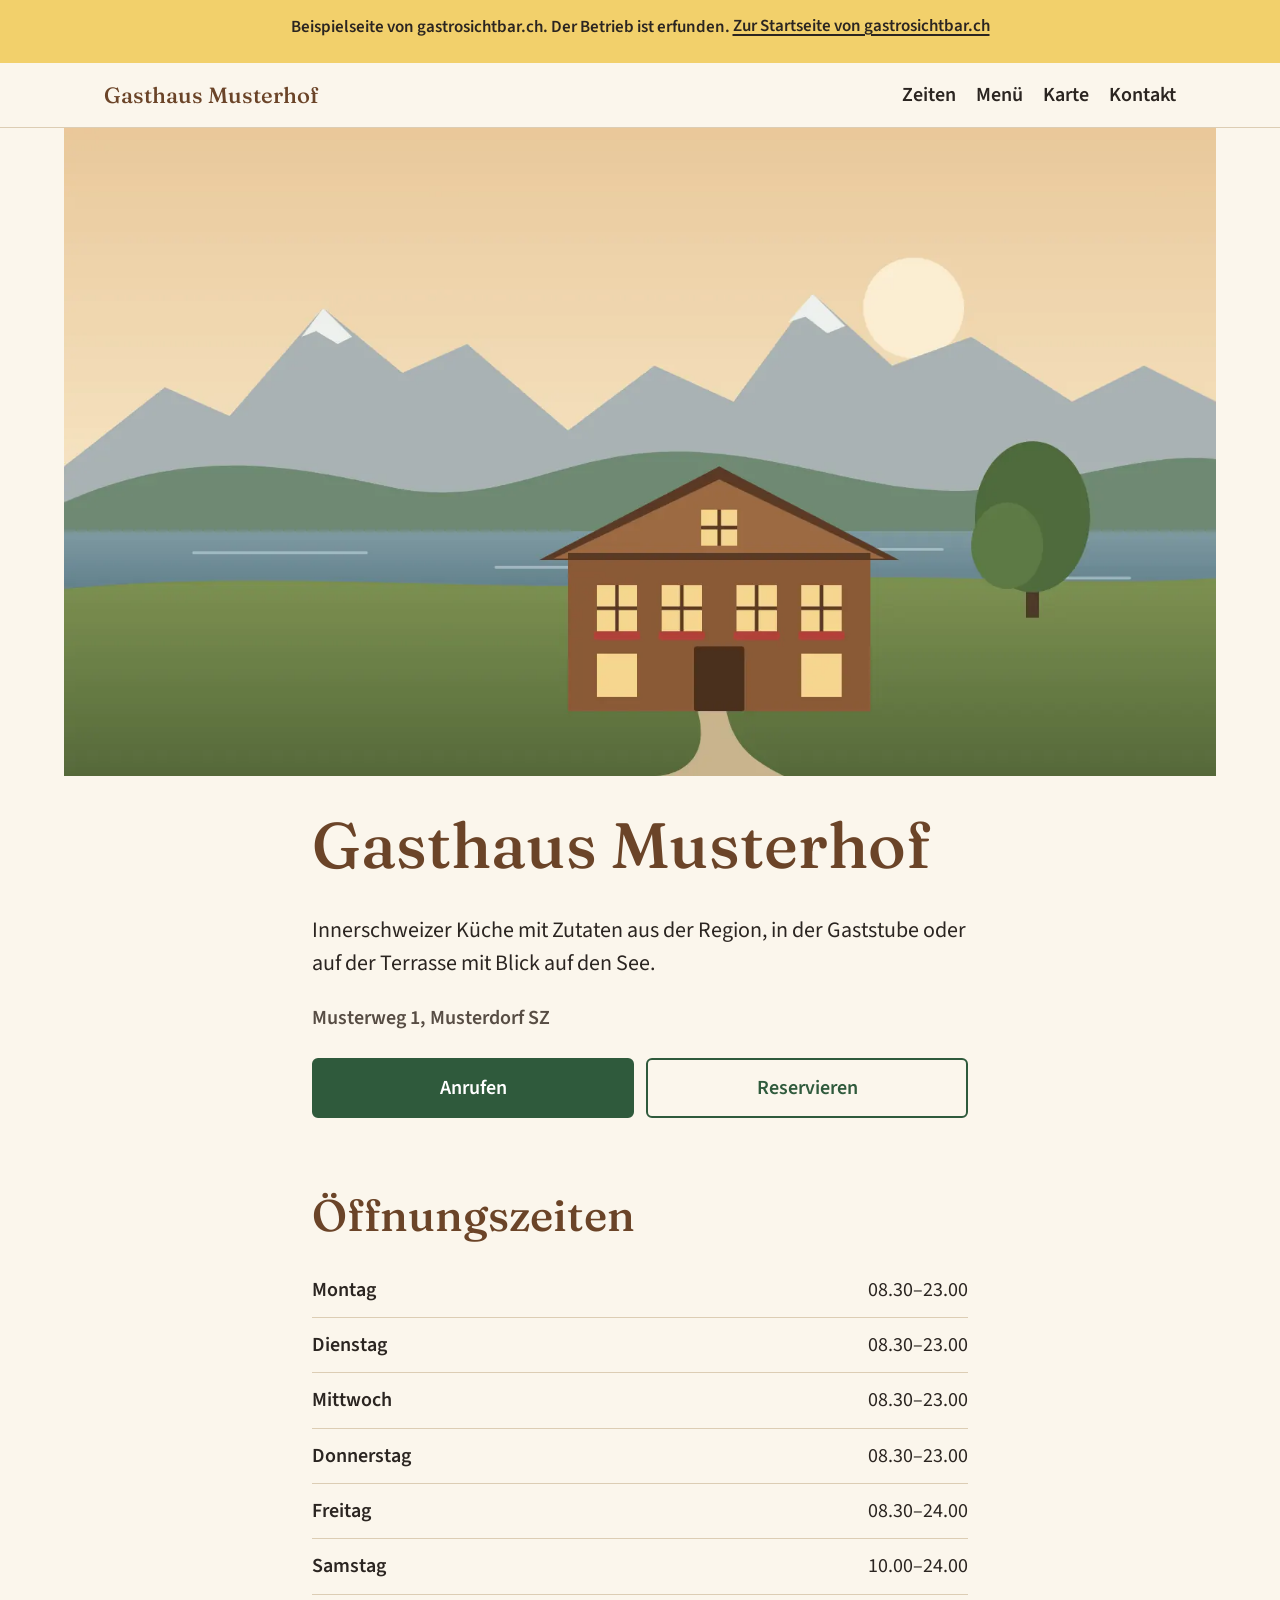
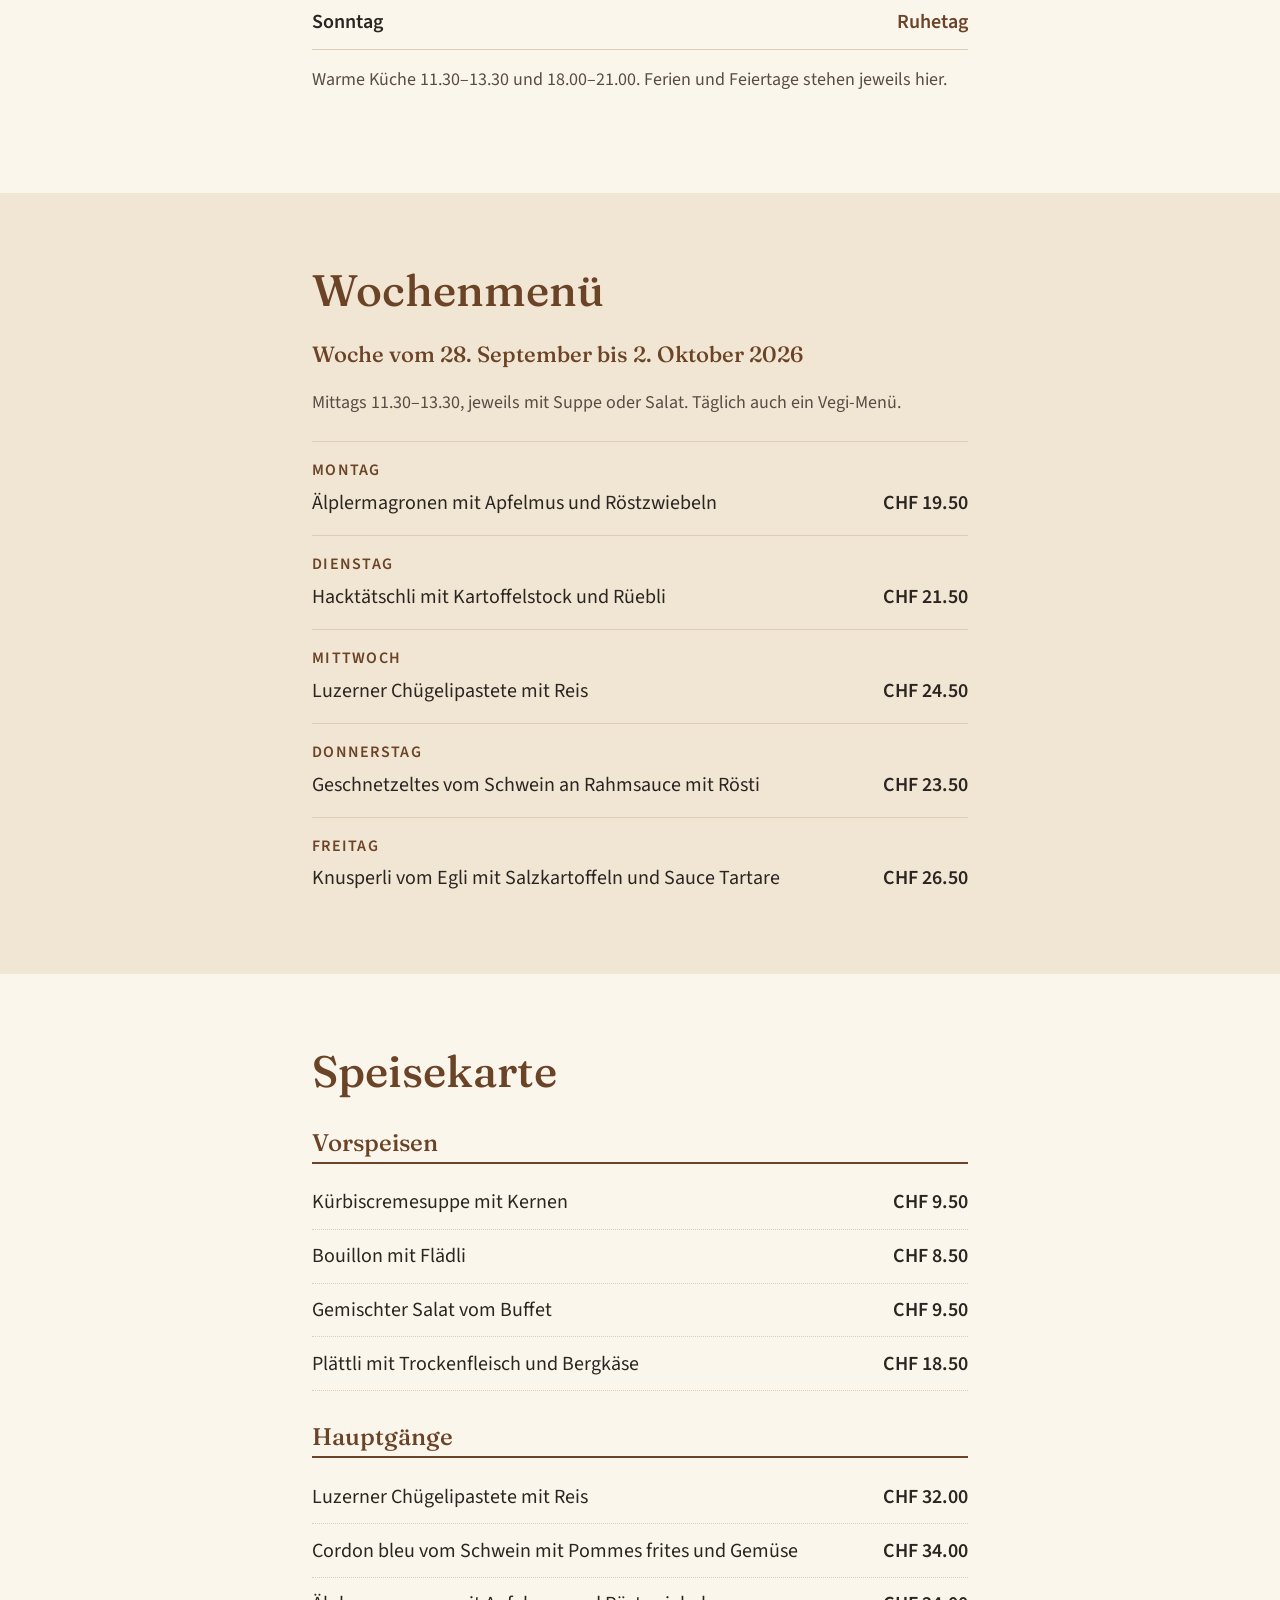
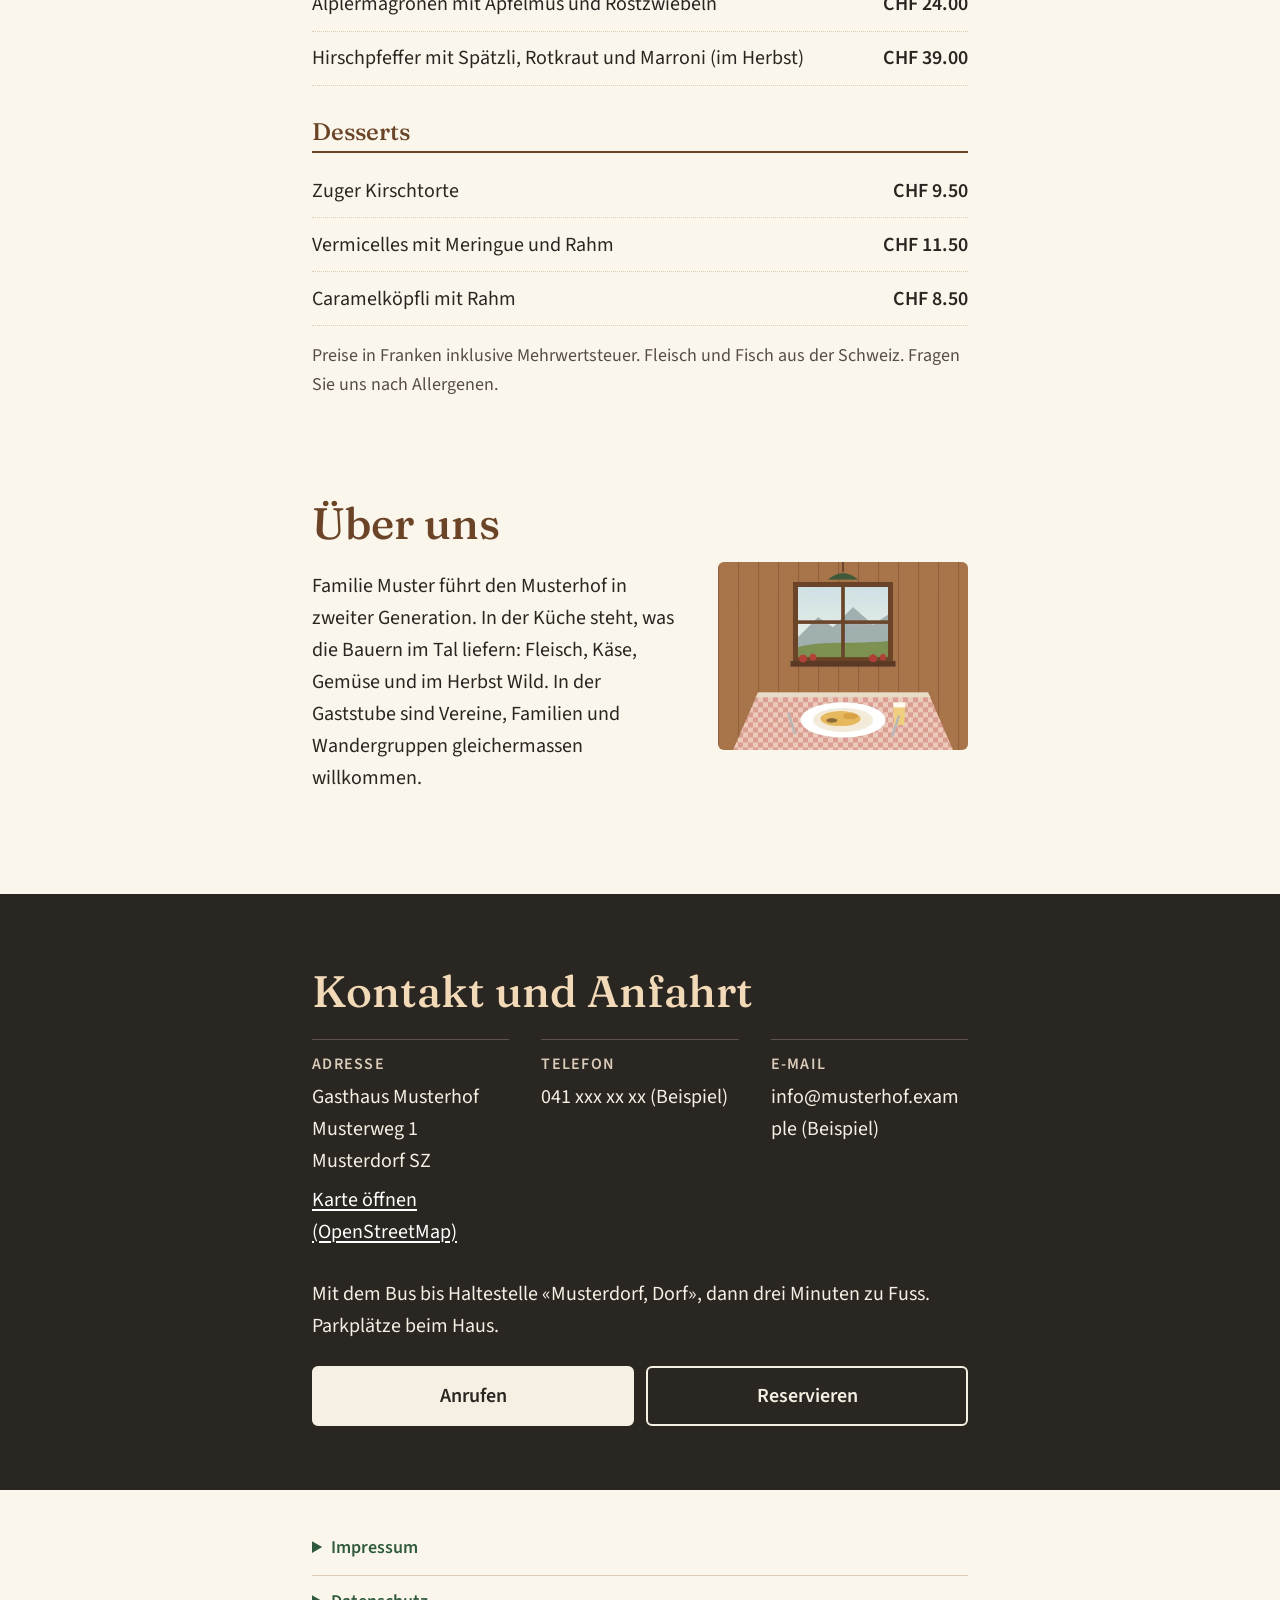
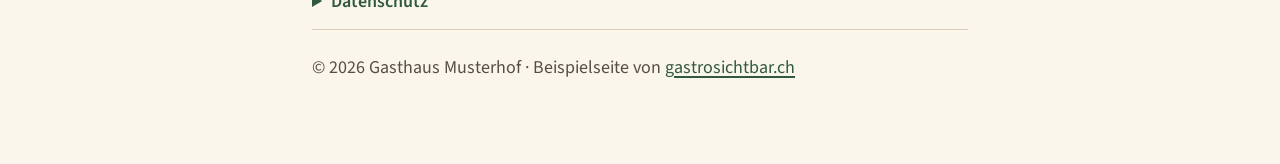
==== beispiel/index.html @ d860f93d "Angebote Website erstellen und betreiben, Musterseite /beispiel/ - Startseite: Abschnitt 5b mit «Web" ====
<!doctype html>
<html lang="de-CH">
<head>
  <meta charset="utf-8">
  <meta name="viewport" content="width=device-width, initial-scale=1">
  <title>Gasthaus Musterhof, Musterdorf | Beispielseite</title>
  <meta name="description" content="Beispielseite von gastrosichtbar.ch: So kann die Website eines Gasthauses aussehen. Öffnungszeiten, Wochenmenü, Speisekarte und Kontakt. Der Betrieb ist erfunden.">
  <meta name="robots" content="noindex">
  <meta name="theme-color" content="#fbf6ec">
  <link rel="icon" href="favicon.svg" type="image/svg+xml">
  <link rel="preload" href="../fonts/fraunces-latin-500-normal.woff2" as="font" type="font/woff2" crossorigin>
  <link rel="preload" href="../fonts/source-sans-3-latin-400-normal.woff2" as="font" type="font/woff2" crossorigin>
  <link rel="preload" href="../fonts/source-sans-3-latin-600-normal.woff2" as="font" type="font/woff2" crossorigin>
  <link rel="stylesheet" href="style.css?v=20260928">
</head>
<body>
  <!-- Hinweis Beispielseite: bei einer Kundenseite ganz entfernen -->
  <p id="hinweis" class="hinweis">Beispielseite von gastrosichtbar.ch. Der Betrieb ist erfunden. <a href="../">Zur Startseite von gastrosichtbar.ch</a></p>

  <a class="skip" href="#inhalt">Zum Inhalt springen</a>

  <header class="kopf">
    <div class="rahmen kopf-innen">
      <a class="marke" href="./">Gasthaus Musterhof</a>
      <nav aria-label="Seitenbereiche">
        <ul>
          <li><a href="#zeiten">Zeiten</a></li>
          <li><a href="#menue">Menü</a></li>
          <li><a href="#karte">Karte</a></li>
          <li><a href="#kontakt">Kontakt</a></li>
        </ul>
      </nav>
    </div>
  </header>

  <main id="inhalt">

    <!-- Startbild -->
    <section class="start" aria-labelledby="name">
      <picture>
        <source type="image/webp" srcset="img/startbild-800.webp 800w, img/startbild-1600.webp 1600w" sizes="(min-width: 72rem) 72rem, 100vw">
        <img class="start-bild" src="img/startbild-1600.jpg" srcset="img/startbild-800.jpg 800w, img/startbild-1600.jpg 1600w" sizes="(min-width: 72rem) 72rem, 100vw" width="1600" height="900" fetchpriority="high" alt="Illustration: ein Gasthaus mit Holzfassade an einem See, dahinter Berge">
      </picture>
      <div class="rahmen start-text">
        <h1 id="name">Gasthaus Musterhof</h1>
        <p class="start-satz">Innerschweizer Küche mit Zutaten aus der Region, in der Gaststube oder auf der Terrasse mit Blick auf den See.</p>
        <p class="start-ort">Musterweg 1, Musterdorf SZ</p>
        <div class="knoepfe">
          <a class="knopf knopf-voll" href="#hinweis">Anrufen</a>
          <a class="knopf" href="../#kontakt">Reservieren</a>
        </div>
      </div>
    </section>

    <!-- Öffnungszeiten -->
    <section id="zeiten" class="rahmen block" aria-labelledby="zeiten-titel">
      <h2 id="zeiten-titel">Öffnungszeiten</h2>
      <table class="zeiten">
        <caption class="sr-only">Öffnungszeiten nach Wochentag</caption>
        <tbody>
          <tr><th scope="row">Montag</th><td>08.30–23.00</td></tr>
          <tr><th scope="row">Dienstag</th><td>08.30–23.00</td></tr>
          <tr><th scope="row">Mittwoch</th><td>08.30–23.00</td></tr>
          <tr><th scope="row">Donnerstag</th><td>08.30–23.00</td></tr>
          <tr><th scope="row">Freitag</th><td>08.30–24.00</td></tr>
          <tr><th scope="row">Samstag</th><td>10.00–24.00</td></tr>
          <tr class="ruhetag"><th scope="row">Sonntag</th><td>Ruhetag</td></tr>
        </tbody>
      </table>
      <p class="notiz">Warme Küche 11.30–13.30 und 18.00–21.00. Ferien und Feiertage stehen jeweils hier.</p>
    </section>

    <!-- Wochenmenü: jede Woche Datum und Gerichte ersetzen -->
    <section id="menue" class="block block-farbig" aria-labelledby="menue-titel">
      <div class="rahmen">
        <h2 id="menue-titel">Wochenmenü</h2>
        <p class="woche">Woche vom 28. September bis 2. Oktober 2026</p>
        <p class="notiz">Mittags 11.30–13.30, jeweils mit Suppe oder Salat. Täglich auch ein Vegi-Menü.</p>
        <dl class="menue">
          <div>
            <dt>Montag</dt>
            <dd><span class="gericht">Älplermagronen mit Apfelmus und Röstzwiebeln</span><span class="preis">CHF 19.50</span></dd>
          </div>
          <div>
            <dt>Dienstag</dt>
            <dd><span class="gericht">Hacktätschli mit Kartoffelstock und Rüebli</span><span class="preis">CHF 21.50</span></dd>
          </div>
          <div>
            <dt>Mittwoch</dt>
            <dd><span class="gericht">Luzerner Chügelipastete mit Reis</span><span class="preis">CHF 24.50</span></dd>
          </div>
          <div>
            <dt>Donnerstag</dt>
            <dd><span class="gericht">Geschnetzeltes vom Schwein an Rahmsauce mit Rösti</span><span class="preis">CHF 23.50</span></dd>
          </div>
          <div>
            <dt>Freitag</dt>
            <dd><span class="gericht">Knusperli vom Egli mit Salzkartoffeln und Sauce Tartare</span><span class="preis">CHF 26.50</span></dd>
          </div>
        </dl>
      </div>
    </section>

    <!-- Speisekarte -->
    <section id="karte" class="rahmen block" aria-labelledby="karte-titel">
      <h2 id="karte-titel">Speisekarte</h2>

      <h3>Vorspeisen</h3>
      <ul class="karte">
        <li><span class="gericht">Kürbiscremesuppe mit Kernen</span><span class="preis">CHF 9.50</span></li>
        <li><span class="gericht">Bouillon mit Flädli</span><span class="preis">CHF 8.50</span></li>
        <li><span class="gericht">Gemischter Salat vom Buffet</span><span class="preis">CHF 9.50</span></li>
        <li><span class="gericht">Plättli mit Trockenfleisch und Bergkäse</span><span class="preis">CHF 18.50</span></li>
      </ul>

      <h3>Hauptgänge</h3>
      <ul class="karte">
        <li><span class="gericht">Luzerner Chügelipastete mit Reis</span><span class="preis">CHF 32.00</span></li>
        <li><span class="gericht">Cordon bleu vom Schwein mit Pommes frites und Gemüse</span><span class="preis">CHF 34.00</span></li>
        <li><span class="gericht">Älplermagronen mit Apfelmus und Röstzwiebeln</span><span class="preis">CHF 24.00</span></li>
        <li><span class="gericht">Hirschpfeffer mit Spätzli, Rotkraut und Marroni (im Herbst)</span><span class="preis">CHF 39.00</span></li>
      </ul>

      <h3>Desserts</h3>
      <ul class="karte">
        <li><span class="gericht">Zuger Kirschtorte</span><span class="preis">CHF 9.50</span></li>
        <li><span class="gericht">Vermicelles mit Meringue und Rahm</span><span class="preis">CHF 11.50</span></li>
        <li><span class="gericht">Caramelköpfli mit Rahm</span><span class="preis">CHF 8.50</span></li>
      </ul>

      <p class="notiz">Preise in Franken inklusive Mehrwertsteuer. Fleisch und Fisch aus der Schweiz. Fragen Sie uns nach Allergenen.</p>
    </section>

    <!-- Über uns -->
    <section id="ueber-uns" class="rahmen block" aria-labelledby="ueber-titel">
      <div class="ueber">
        <div>
          <h2 id="ueber-titel">Über uns</h2>
          <p>Familie Muster führt den Musterhof in zweiter Generation. In der Küche steht, was die Bauern im Tal liefern: Fleisch, Käse, Gemüse und im Herbst Wild. In der Gaststube sind Vereine, Familien und Wandergruppen gleichermassen willkommen.</p>
        </div>
        <picture>
          <source type="image/webp" srcset="img/stube-800.webp">
          <img class="ueber-bild" src="img/stube-800.jpg" width="800" height="600" loading="lazy" decoding="async" alt="Illustration: gedeckter Tisch in einer holzgetäferten Gaststube, im Fenster Berge">
        </picture>
      </div>
    </section>

    <!-- Kontakt und Anfahrt -->
    <section id="kontakt" class="block block-dunkel" aria-labelledby="kontakt-titel">
      <div class="rahmen">
        <h2 id="kontakt-titel">Kontakt und Anfahrt</h2>
        <address>
          <dl class="kontakt">
            <div>
              <dt>Adresse</dt>
              <dd>Gasthaus Musterhof<br>Musterweg 1<br>Musterdorf SZ<br><a href="https://www.openstreetmap.org/#map=10/47.03/8.75">Karte öffnen (OpenStreetMap)</a></dd>
            </div>
            <div>
              <dt>Telefon</dt>
              <dd>041 xxx xx xx (Beispiel)</dd>
            </div>
            <div>
              <dt>E-Mail</dt>
              <dd>info@musterhof.example (Beispiel)</dd>
            </div>
          </dl>
        </address>
        <p>Mit dem Bus bis Haltestelle «Musterdorf, Dorf», dann drei Minuten zu Fuss. Parkplätze beim Haus.</p>
        <div class="knoepfe">
          <a class="knopf knopf-voll" href="#hinweis">Anrufen</a>
          <a class="knopf" href="../#kontakt">Reservieren</a>
        </div>
      </div>
    </section>
  </main>

  <!-- Fuss mit Impressum und Datenschutz -->
  <footer class="fuss">
    <div class="rahmen">
      <details id="impressum">
        <summary>Impressum</summary>
        <p>Gasthaus Musterhof, Familie Muster<br>Musterweg 1, Musterdorf SZ<br>Telefon 041 xxx xx xx (Beispiel)<br>E-Mail info@musterhof.example (Beispiel)</p>
        <p>Einzelunternehmen. Verantwortlich für den Inhalt: Familie Muster.</p>
        <p>Umsetzung und Betrieb der Website: <a href="../">gastrosichtbar.ch</a>, Stefan Senn, Brunnen.</p>
      </details>
      <details id="datenschutz">
        <summary>Datenschutz</summary>
        <p>Diese Website setzt keine Cookies, verwendet keine Analyse- oder Werbedienste und lädt keine Inhalte von fremden Servern. Beim Besuch werden keine Daten an Dritte übermittelt.</p>
        <p>Die Website liegt auf einem Server in der Schweiz. Der Server speichert technisch notwendige Angaben (IP-Adresse, Datum und Uhrzeit, aufgerufene Seite, Browser) in Protokolldateien. Diese dienen nur dem sicheren Betrieb.</p>
        <p>Wenn Sie uns anrufen oder schreiben, verwenden wir Ihre Angaben nur, um Ihre Anfrage oder Reservation zu bearbeiten. Der Link zur Karte führt auf OpenStreetMap. Dort gilt deren Datenschutzerklärung.</p>
        <p>Auskunft, Berichtigung oder Löschung Ihrer Daten: eine kurze Nachricht an uns genügt.</p>
      </details>
      <p class="fuss-zeile">© 2026 Gasthaus Musterhof · Beispielseite von <a href="../">gastrosichtbar.ch</a></p>
    </div>
  </footer>
</body>
</html>
---- beispiel/style.css ----
/* Musterseite Gasthaus: Vorlage für Kundenseiten.
   Farben zentral in :root anpassen. Schriften aus /fonts/. */

@font-face {
  font-family: "Fraunces";
  font-style: normal;
  font-weight: 500;
  font-display: swap;
  src: url("../fonts/fraunces-latin-500-normal.woff2") format("woff2");
}
@font-face {
  font-family: "Source Sans 3";
  font-style: normal;
  font-weight: 400;
  font-display: swap;
  src: url("../fonts/source-sans-3-latin-400-normal.woff2") format("woff2");
}
@font-face {
  font-family: "Source Sans 3";
  font-style: normal;
  font-weight: 600;
  font-display: swap;
  src: url("../fonts/source-sans-3-latin-600-normal.woff2") format("woff2");
}

:root {
  --grund: #fbf6ec;       /* Hintergrund */
  --flaeche: #f1e6d3;     /* farbige Abschnitte */
  --linie: #dccdb4;
  --text: #2b2521;
  --grau: #574d44;        /* Nebentext, Kontrast > 7:1 */
  --holz: #6b4428;        /* Überschriften */
  --tanne: #2f5a3c;       /* Knöpfe, Links */
  --tanne-dunkel: #234630;
  --nacht: #2a2622;       /* Kontakt-Abschnitt */
  --hinweis: #f2d06b;

  --titel: "Fraunces", Georgia, "Times New Roman", serif;
  --text-schrift: "Source Sans 3", "Segoe UI", Helvetica, Arial, sans-serif;

  --breite: 46rem;
  --rand: clamp(1.25rem, 5vw, 2.5rem);
}

*,
*::before,
*::after { box-sizing: border-box; }

html {
  -webkit-text-size-adjust: 100%;
  text-size-adjust: 100%;
  scroll-behavior: smooth;
}
@media (prefers-reduced-motion: reduce) {
  html { scroll-behavior: auto; }
}

body {
  margin: 0;
  background: var(--grund);
  color: var(--text);
  font-family: var(--text-schrift);
  font-size: 1.25rem;           /* 20px, gut lesbar */
  line-height: 1.6;
}

img { max-width: 100%; height: auto; display: block; }

h1, h2, h3 {
  font-family: var(--titel);
  font-weight: 500;
  line-height: 1.15;
  color: var(--holz);
  margin: 0 0 0.5em;
  text-wrap: balance;
}
h1 { font-size: clamp(2.5rem, 9vw, 4rem); }
h2 { font-size: clamp(2rem, 6vw, 2.75rem); }
h3 {
  font-size: 1.5rem;
  margin-top: 2rem;
  padding-bottom: 0.35rem;
  border-bottom: 2px solid var(--holz);
}

p { margin: 0 0 1em; }

a { color: var(--tanne); text-underline-offset: 0.15em; text-decoration-thickness: 2px; }
a:hover { color: var(--tanne-dunkel); }

:focus-visible {
  outline: 3px solid var(--tanne);
  outline-offset: 3px;
}

.sr-only {
  position: absolute;
  width: 1px;
  height: 1px;
  padding: 0;
  margin: -1px;
  overflow: hidden;
  clip: rect(0, 0, 0, 0);
  white-space: nowrap;
  border: 0;
}

.skip {
  position: absolute;
  left: 1rem;
  top: -5rem;
  background: var(--text);
  color: #fff;
  padding: 0.75rem 1rem;
  z-index: 10;
}
.skip:focus { top: 1rem; color: #fff; }

.rahmen {
  max-width: var(--breite);
  margin: 0 auto;
  padding-left: var(--rand);
  padding-right: var(--rand);
}

/* ---------- Hinweis Beispielseite ---------- */
.hinweis {
  margin: 0;
  padding: 0.6rem var(--rand);
  background: var(--hinweis);
  color: var(--text);
  font-size: 1.0625rem;
  font-weight: 600;
  line-height: 1.4;
  text-align: center;
  scroll-margin-top: 0;
}
.hinweis a {
  color: var(--text);
  display: inline-block;
  padding: 0.35rem 0;
  min-height: 44px;
}
.hinweis:target { outline: 4px solid var(--tanne); outline-offset: -4px; }

/* ---------- Kopf ---------- */
.kopf { border-bottom: 1px solid var(--linie); }
.kopf-innen {
  max-width: 72rem;
  display: flex;
  flex-wrap: wrap;
  align-items: center;
  justify-content: space-between;
  gap: 0 1.5rem;
  padding-top: 0.5rem;
  padding-bottom: 0.5rem;
}
.marke {
  font-family: var(--titel);
  font-size: 1.375rem;
  color: var(--holz);
  text-decoration: none;
  min-height: 48px;
  display: inline-flex;
  align-items: center;
}
.kopf ul {
  list-style: none;
  margin: 0;
  padding: 0;
  display: flex;
  flex-wrap: wrap;
  gap: 0 1.25rem;
}
.kopf nav a {
  display: inline-flex;
  align-items: center;
  min-height: 48px;
  font-weight: 600;
  color: var(--text);
  text-decoration: none;
}
.kopf nav a:hover { color: var(--tanne); text-decoration: underline; }

/* ---------- Knöpfe ---------- */
.knoepfe {
  display: flex;
  flex-wrap: wrap;
  gap: 0.75rem;
  margin-top: 1.5rem;
}
.knopf {
  flex: 1 1 12rem;
  display: inline-flex;
  align-items: center;
  justify-content: center;
  min-height: 3.5rem;
  padding: 0.75rem 1.5rem;
  border: 2px solid var(--tanne);
  border-radius: 6px;
  background: transparent;
  color: var(--tanne);
  font-size: 1.25rem;
  font-weight: 600;
  text-decoration: none;
}
.knopf:hover { background: var(--tanne); color: #fff; }
.knopf-voll { background: var(--tanne); color: #fff; }
.knopf-voll:hover { background: var(--tanne-dunkel); border-color: var(--tanne-dunkel); color: #fff; }

/* ---------- Startbild ---------- */
.start picture { display: block; max-width: 72rem; margin: 0 auto; }
.start-bild {
  width: 100%;
  aspect-ratio: 16 / 9;
  object-fit: cover;
  background: var(--flaeche);
}
.start-text { padding-top: 2rem; }
.start-satz { font-size: 1.375rem; line-height: 1.5; }
.start-ort { color: var(--grau); font-weight: 600; margin: 0; }

/* ---------- Abschnitte ---------- */
.block { padding-top: clamp(3rem, 8vw, 4.5rem); padding-bottom: 0.5rem; }
section[id] { scroll-margin-top: 1rem; }
.block-farbig,
.block-dunkel { margin-top: clamp(3rem, 8vw, 4.5rem); padding-bottom: clamp(2.5rem, 7vw, 4rem); }
.block-farbig { background: var(--flaeche); }
.notiz { color: var(--grau); font-size: 1.125rem; margin-top: 1rem; }

/* Öffnungszeiten */
.zeiten { width: 100%; border-collapse: collapse; }
.zeiten th,
.zeiten td {
  padding: 0.7rem 0;
  border-bottom: 1px solid var(--linie);
  text-align: left;
  vertical-align: baseline;
}
.zeiten th { font-weight: 600; padding-right: 1rem; }
.zeiten td { text-align: right; font-variant-numeric: tabular-nums; }
.zeiten .ruhetag td { color: var(--holz); font-weight: 600; }

/* Wochenmenü */
.woche { font-family: var(--titel); font-size: 1.375rem; color: var(--holz); margin-bottom: 0.25rem; }
.menue { margin: 1.5rem 0 0; }
.menue div {
  padding: 1rem 0;
  border-top: 1px solid var(--linie);
}
.menue dt {
  font-size: 1rem;
  font-weight: 600;
  letter-spacing: 0.08em;
  text-transform: uppercase;
  color: var(--holz);
}
.menue dd { margin: 0.2rem 0 0; }

/* Gericht mit Preis: auf dem Handy untereinander, breiter nebeneinander */
.menue dd,
.karte li {
  display: flex;
  flex-wrap: wrap;
  justify-content: space-between;
  gap: 0 1.5rem;
}
.gericht { flex: 1 1 16rem; }
.preis { font-weight: 600; white-space: nowrap; font-variant-numeric: tabular-nums; }

/* Speisekarte */
.karte { list-style: none; margin: 0; padding: 0; }
.karte li { padding: 0.65rem 0; border-bottom: 1px dotted var(--linie); }

/* Über uns */
.ueber { display: grid; gap: 2rem; align-items: center; }
@media (min-width: 44rem) {
  .ueber { grid-template-columns: 3fr 2fr; }
}
.ueber-bild { border-radius: 6px; width: 100%; aspect-ratio: 4 / 3; object-fit: cover; background: var(--flaeche); }

/* Kontakt */
.block-dunkel { background: var(--nacht); color: #f6efe3; }
.block-dunkel h2 { color: #f2d9b8; }
.block-dunkel a { color: #fff; }
.block-dunkel :focus-visible { outline-color: var(--hinweis); }
.block-dunkel address { font-style: normal; }
.kontakt { margin: 0 0 1.5rem; display: grid; gap: 1.25rem; }
@media (min-width: 44rem) {
  .kontakt { grid-template-columns: repeat(3, minmax(0, 1fr)); gap: 2rem; }
}
.kontakt div { border-top: 1px solid #5c5249; padding-top: 0.75rem; }
.kontakt dt {
  font-size: 1rem;
  font-weight: 600;
  letter-spacing: 0.08em;
  text-transform: uppercase;
  color: #d9ccb9;
}
.kontakt dd { margin: 0.25rem 0 0; overflow-wrap: anywhere; }
.kontakt a { display: inline-block; padding: 0.4rem 0; min-height: 44px; }
.block-dunkel .knopf { border-color: #f6efe3; color: #f6efe3; }
.block-dunkel .knopf:hover { background: #f6efe3; color: var(--nacht); }
.block-dunkel .knopf-voll { background: #f6efe3; color: var(--nacht); }
.block-dunkel .knopf-voll:hover { background: #fff; border-color: #fff; color: var(--nacht); }

/* ---------- Fuss ---------- */
.fuss { padding: 2rem 0 3rem; font-size: 1.125rem; }
.fuss details { border-bottom: 1px solid var(--linie); }
.fuss summary {
  cursor: pointer;
  padding: 0.75rem 0;
  font-weight: 600;
  color: var(--tanne);
}
.fuss details p { color: var(--grau); }
.fuss-zeile { margin-top: 1.5rem; color: var(--grau); }
.fuss-zeile a { display: inline-block; min-height: 44px; }
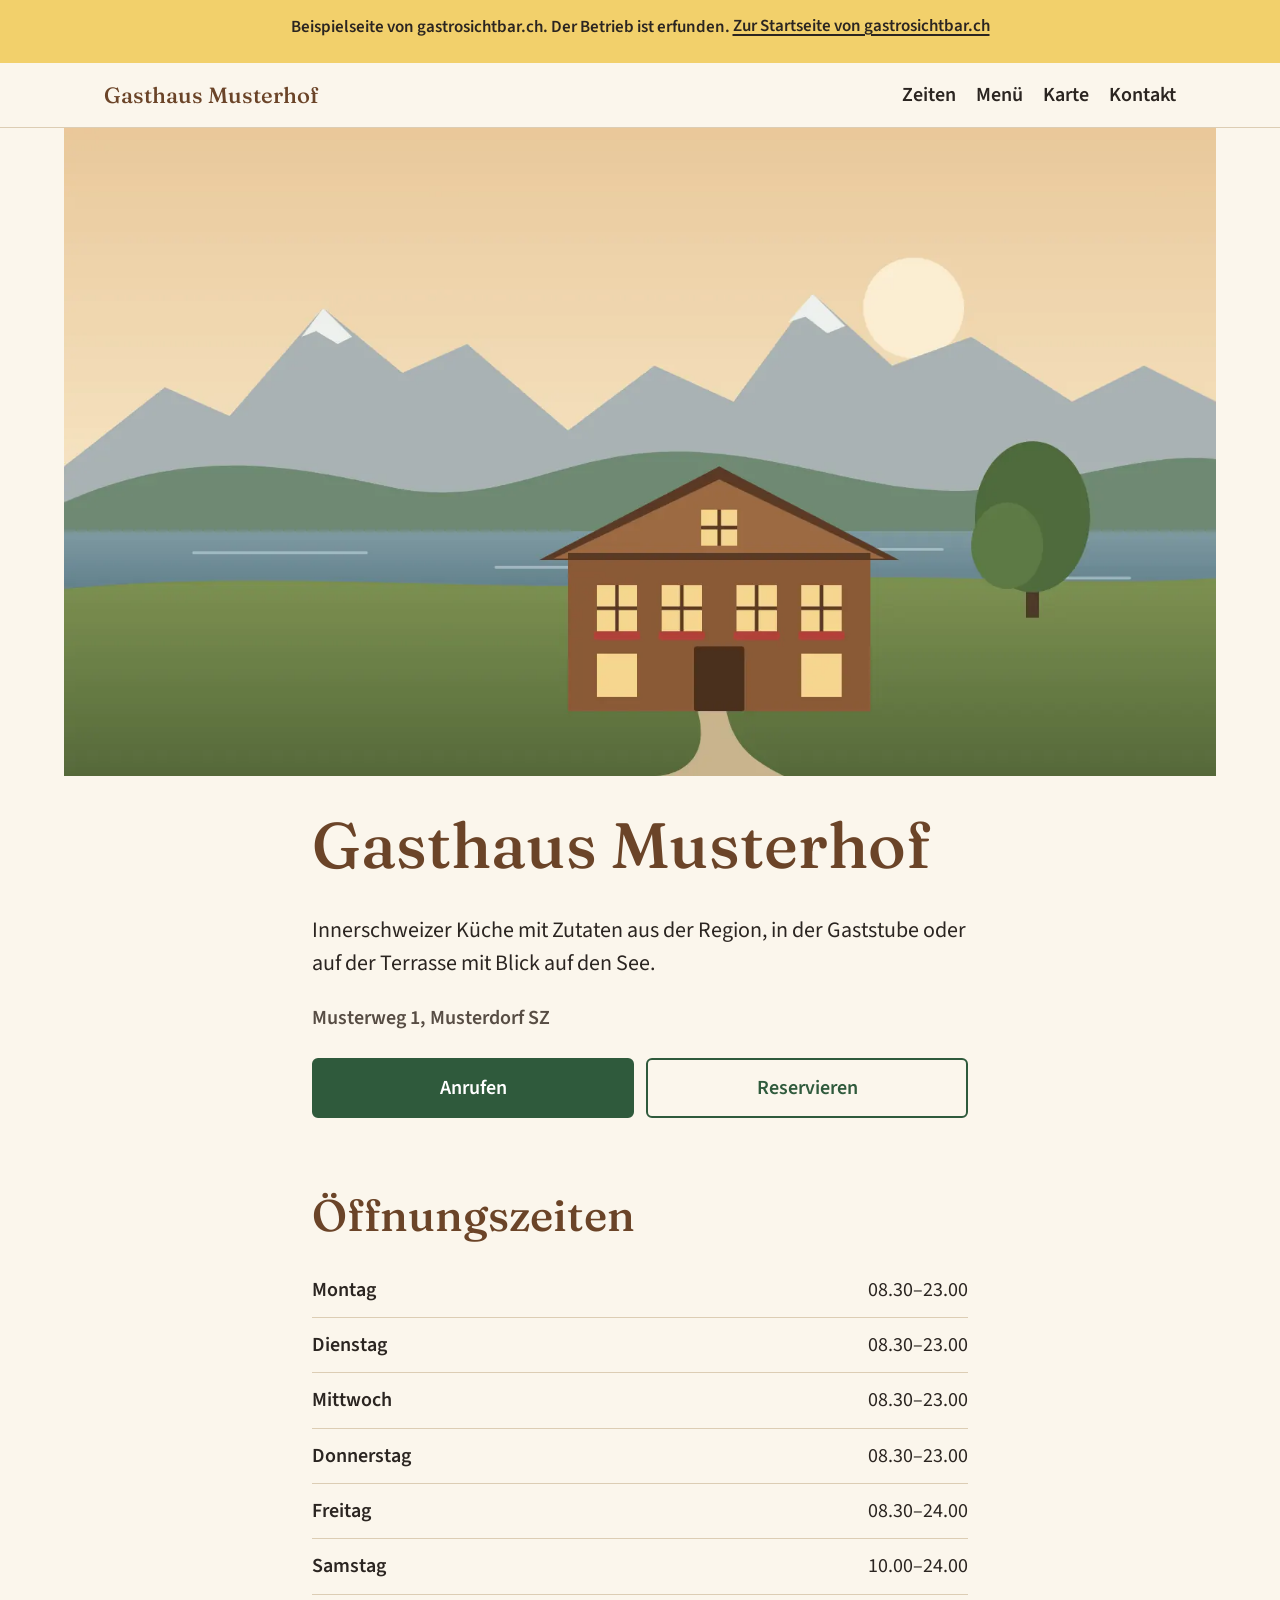
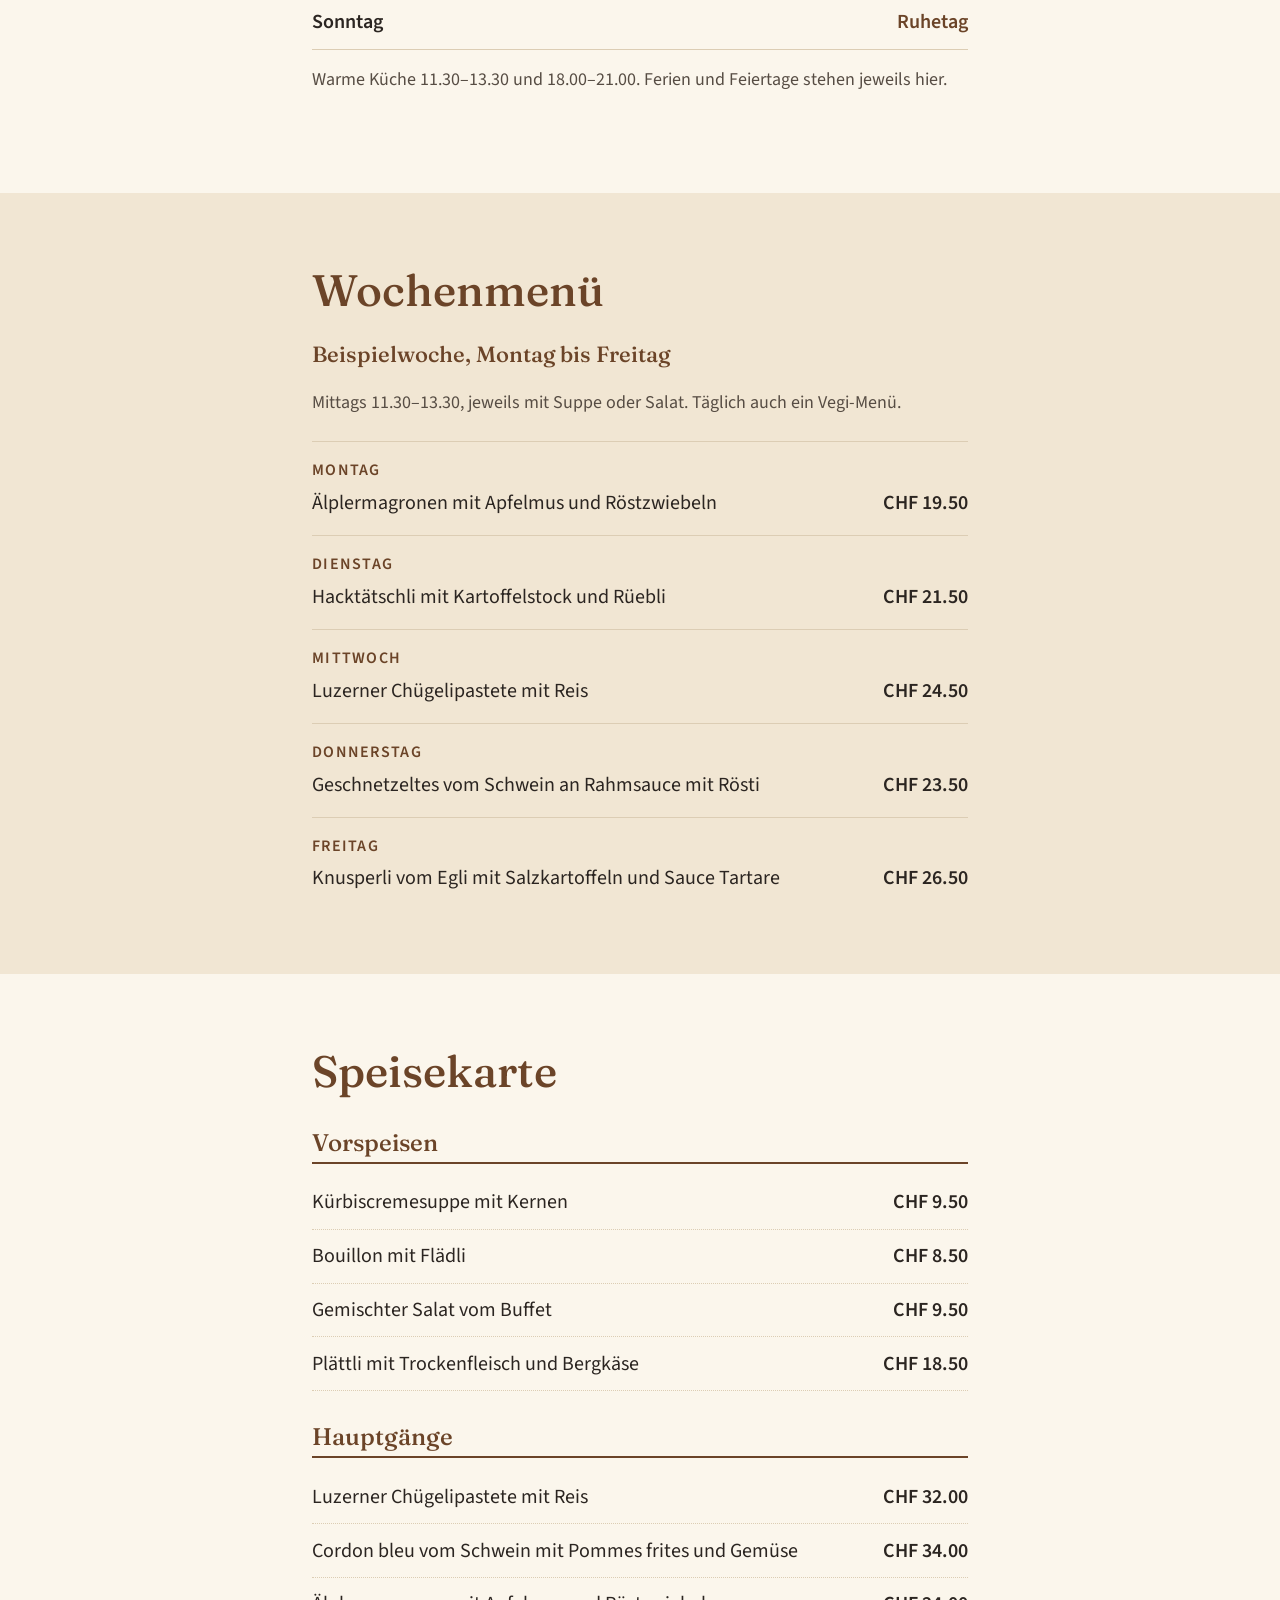
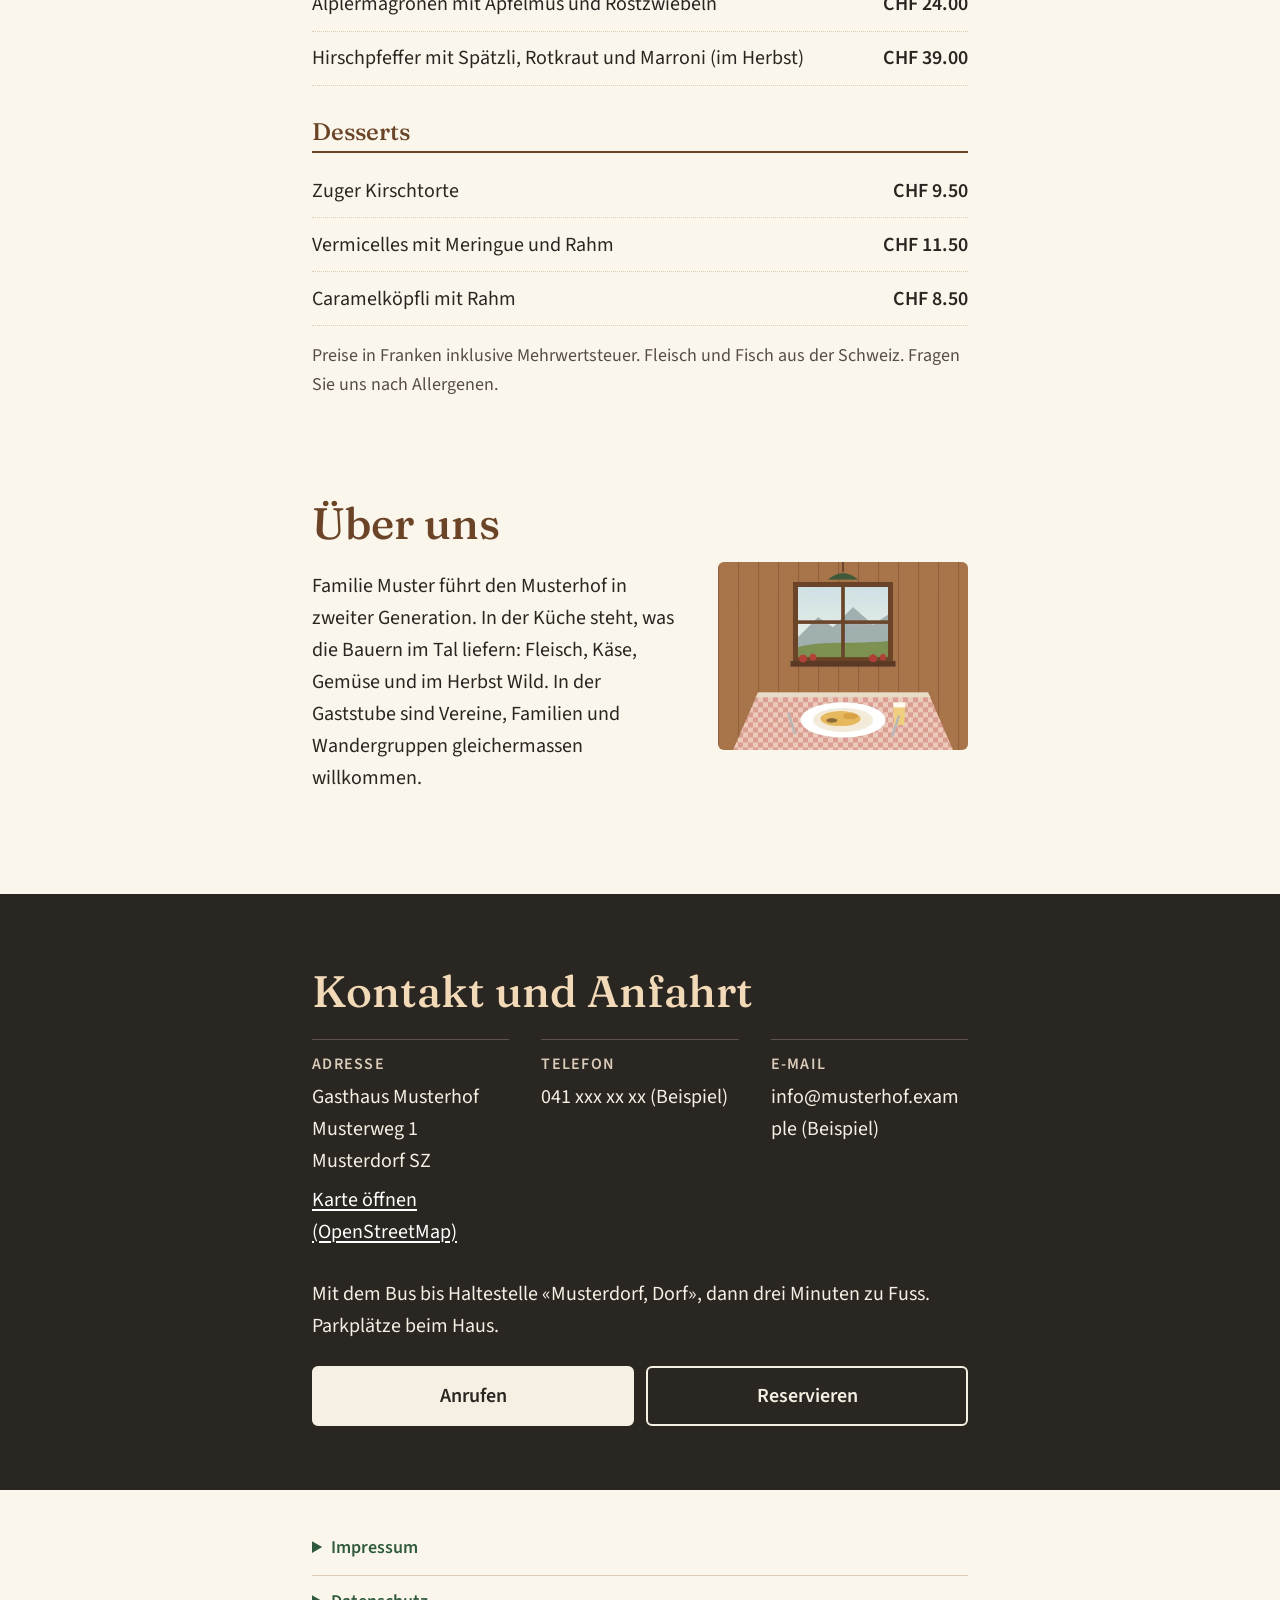
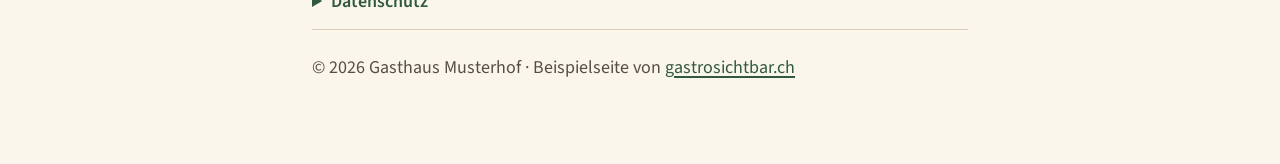
==== commit 242b7b21: "Echtes Porträt, Wochenmenü ohne festes Datum, PR-Screenshots entfernt" ====
--- a/beispiel/index.html
+++ b/beispiel/index.html
@@ -74,7 +74,7 @@
     <section id="menue" class="block block-farbig" aria-labelledby="menue-titel">
       <div class="rahmen">
         <h2 id="menue-titel">Wochenmenü</h2>
-        <p class="woche">Woche vom 28. September bis 2. Oktober 2026</p>
+        <p class="woche">Beispielwoche, Montag bis Freitag</p>
         <p class="notiz">Mittags 11.30–13.30, jeweils mit Suppe oder Salat. Täglich auch ein Vegi-Menü.</p>
         <dl class="menue">
           <div>
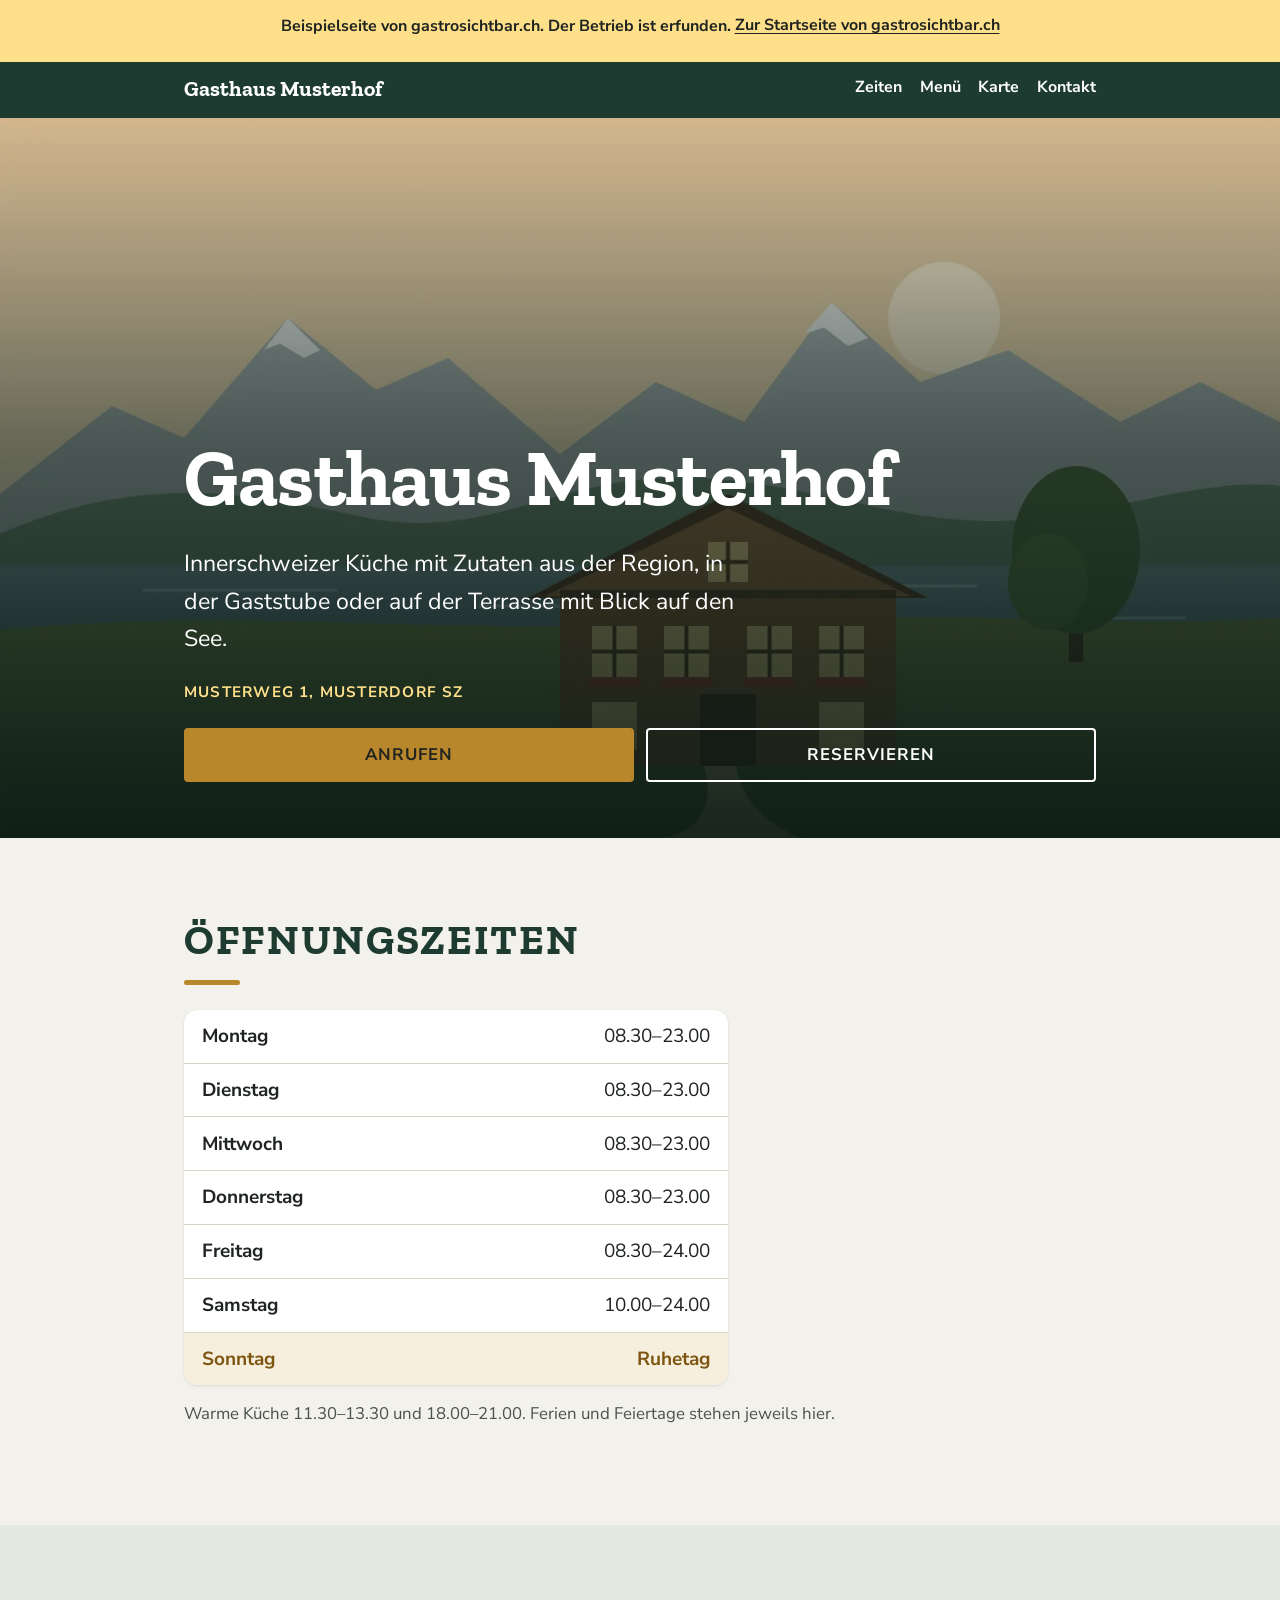
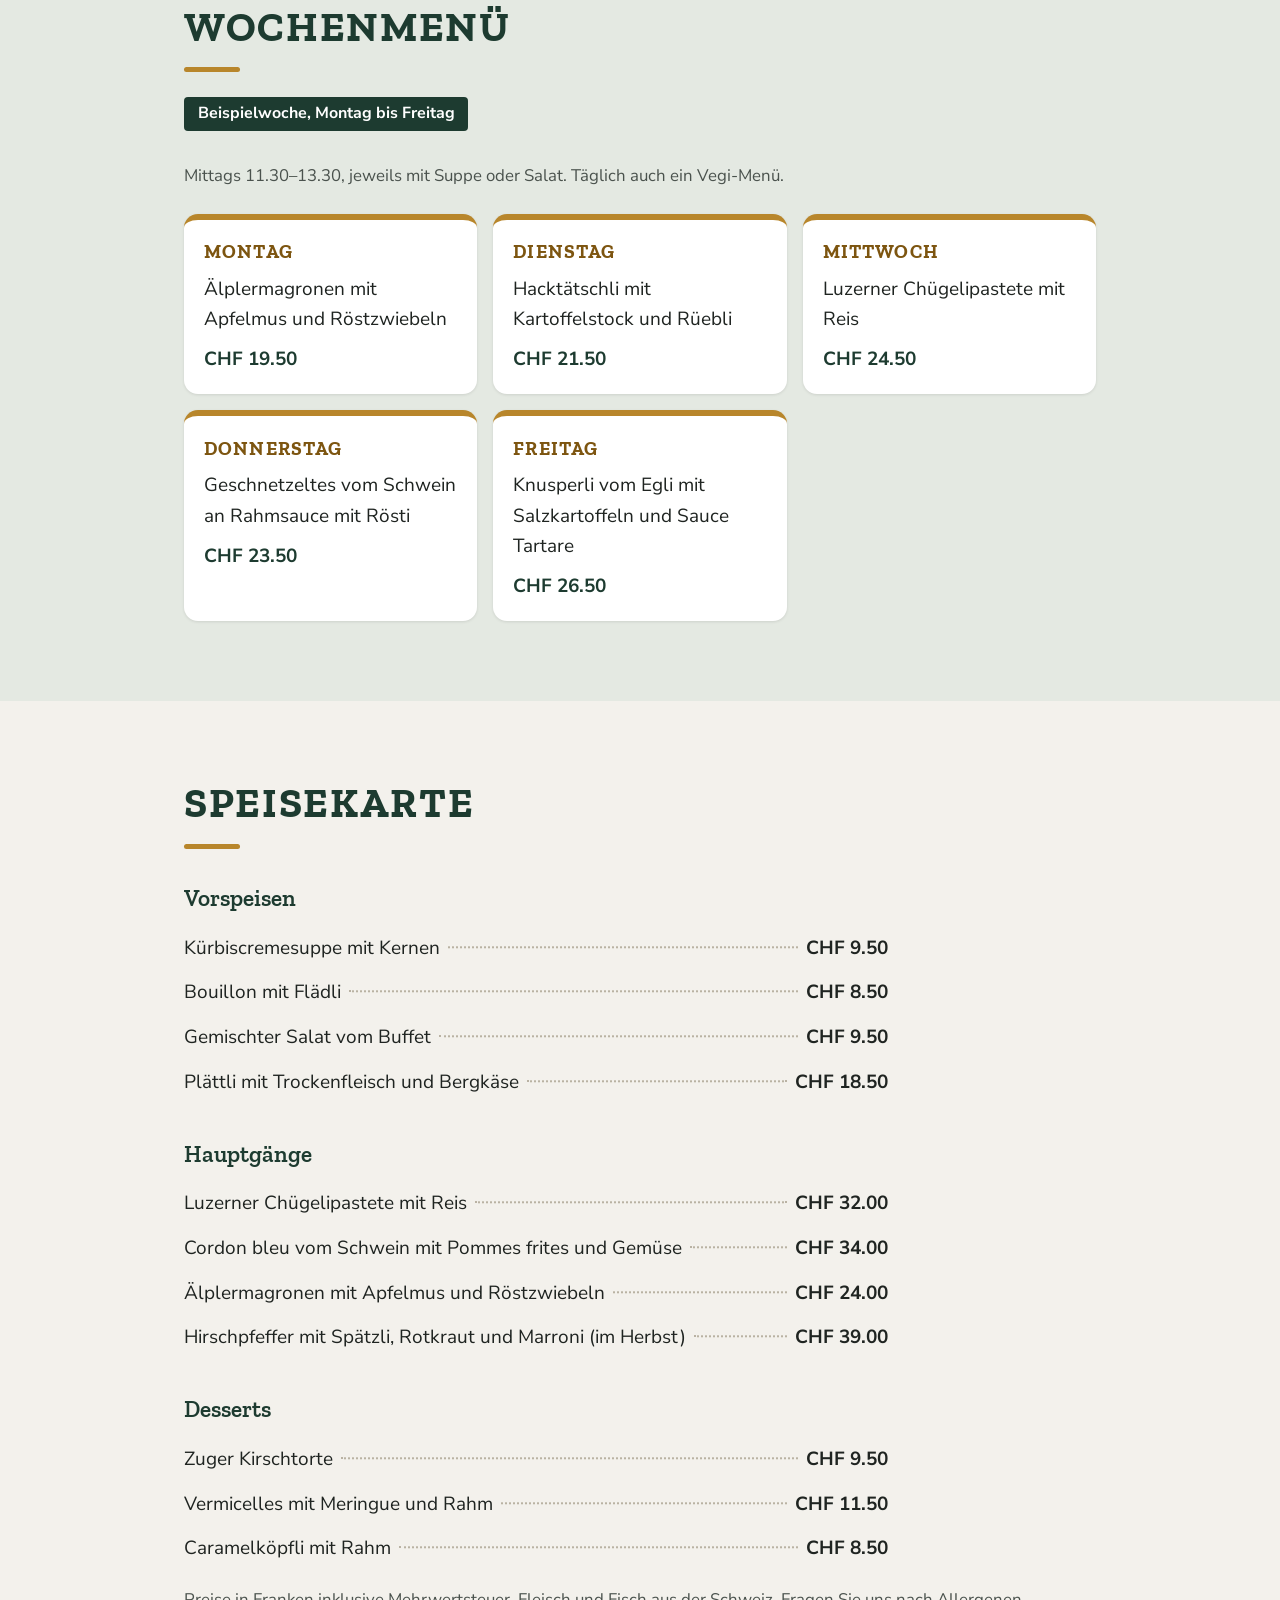
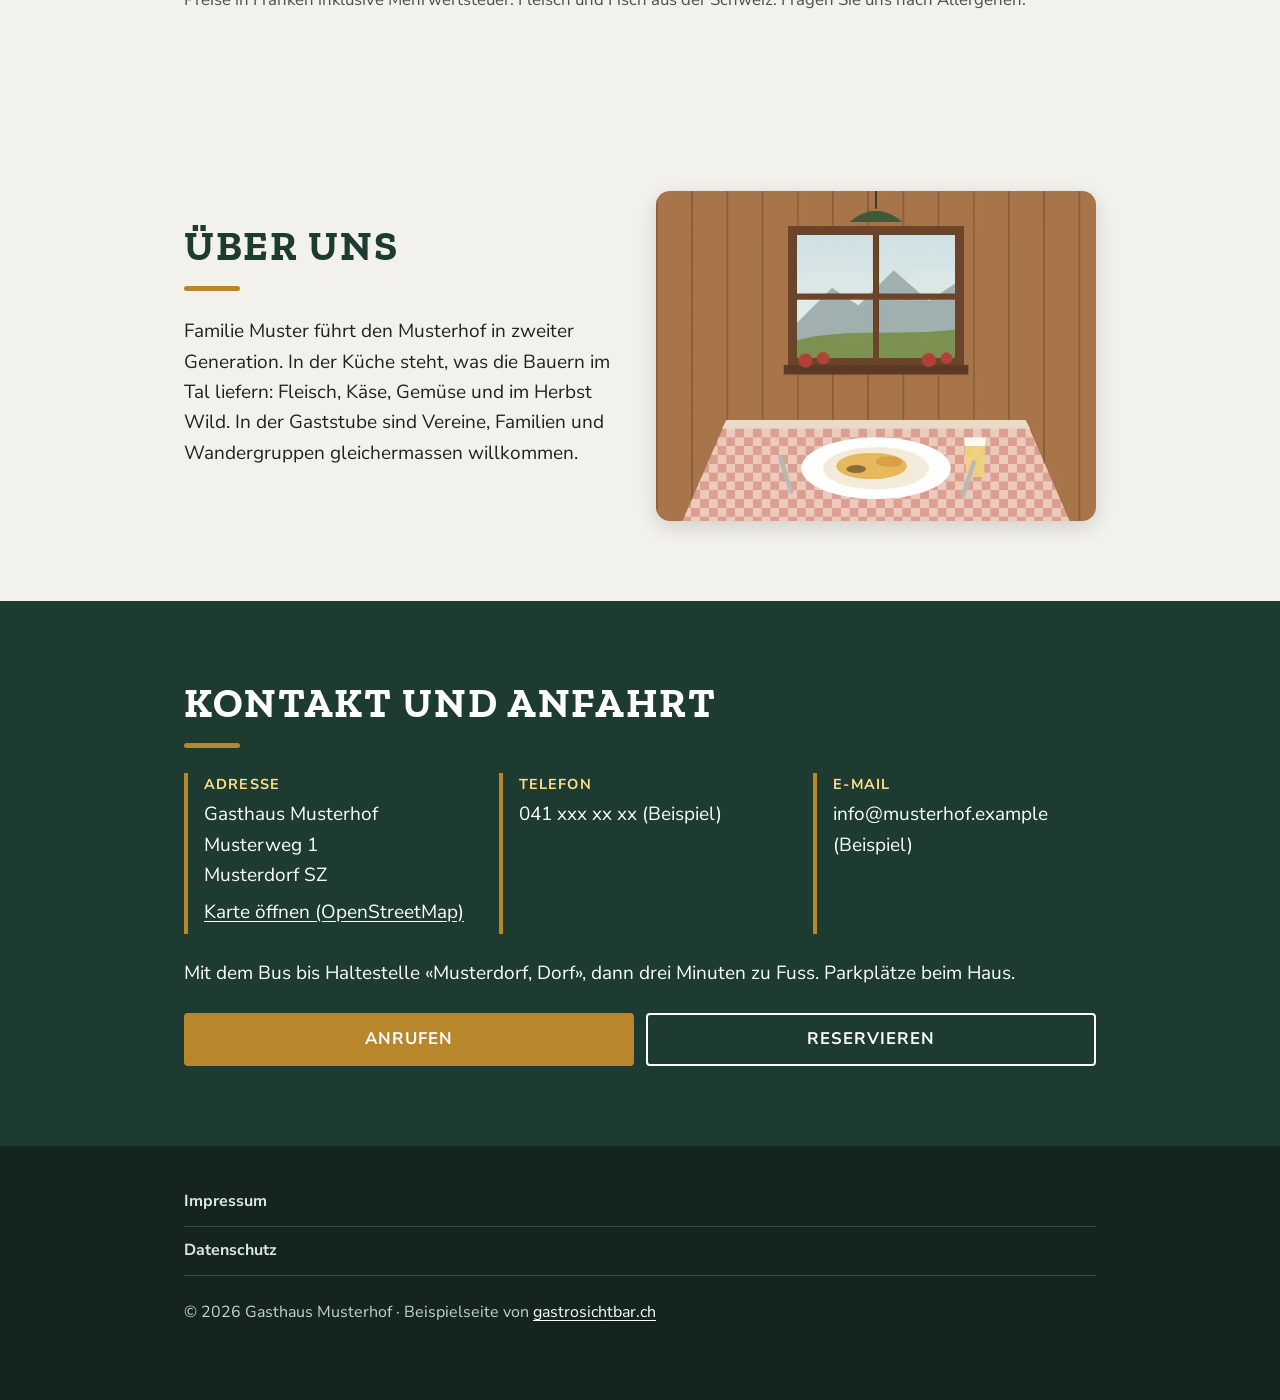
==== commit 647fcfd1: "Musterseite: eigener Stil Alpen-Tafel, eigene Schriften Zilla Slab + Nunito Sans; Porträt mit Cache-" ====
--- a/beispiel/index.html
+++ b/beispiel/index.html
@@ -6,12 +6,11 @@
   <title>Gasthaus Musterhof, Musterdorf | Beispielseite</title>
   <meta name="description" content="Beispielseite von gastrosichtbar.ch: So kann die Website eines Gasthauses aussehen. Öffnungszeiten, Wochenmenü, Speisekarte und Kontakt. Der Betrieb ist erfunden.">
   <meta name="robots" content="noindex">
-  <meta name="theme-color" content="#fbf6ec">
+  <meta name="theme-color" content="#1d3b30">
   <link rel="icon" href="favicon.svg" type="image/svg+xml">
-  <link rel="preload" href="../fonts/fraunces-latin-500-normal.woff2" as="font" type="font/woff2" crossorigin>
-  <link rel="preload" href="../fonts/source-sans-3-latin-400-normal.woff2" as="font" type="font/woff2" crossorigin>
-  <link rel="preload" href="../fonts/source-sans-3-latin-600-normal.woff2" as="font" type="font/woff2" crossorigin>
-  <link rel="stylesheet" href="style.css?v=20260928">
+  <link rel="preload" href="fonts/zilla-slab-latin-700-normal.woff2" as="font" type="font/woff2" crossorigin>
+  <link rel="preload" href="fonts/nunito-sans-latin-400-normal.woff2" as="font" type="font/woff2" crossorigin>
+  <link rel="stylesheet" href="style.css?v=20260928b">
 </head>
 <body>
   <!-- Hinweis Beispielseite: bei einer Kundenseite ganz entfernen -->
--- a/beispiel/style.css
+++ b/beispiel/style.css
@@ -1,50 +1,57 @@
 /* Musterseite Gasthaus: Vorlage für Kundenseiten.
-   Farben zentral in :root anpassen. Schriften aus /fonts/. */
+   Stil «Alpen-Tafel»: Tannengrün, Stein, Ocker. Bewusst anders als gastrosichtbar.ch.
+   Farben zentral in :root anpassen. Schriften lokal in beispiel/fonts/ (SIL OFL 1.1). */
 
 @font-face {
-  font-family: "Fraunces";
+  font-family: "Zilla Slab";
   font-style: normal;
-  font-weight: 500;
+  font-weight: 600;
   font-display: swap;
-  src: url("../fonts/fraunces-latin-500-normal.woff2") format("woff2");
+  src: url("fonts/zilla-slab-latin-600-normal.woff2") format("woff2");
 }
 @font-face {
-  font-family: "Source Sans 3";
+  font-family: "Zilla Slab";
+  font-style: normal;
+  font-weight: 700;
+  font-display: swap;
+  src: url("fonts/zilla-slab-latin-700-normal.woff2") format("woff2");
+}
+@font-face {
+  font-family: "Nunito Sans";
   font-style: normal;
   font-weight: 400;
   font-display: swap;
-  src: url("../fonts/source-sans-3-latin-400-normal.woff2") format("woff2");
+  src: url("fonts/nunito-sans-latin-400-normal.woff2") format("woff2");
 }
 @font-face {
-  font-family: "Source Sans 3";
+  font-family: "Nunito Sans";
   font-style: normal;
-  font-weight: 600;
+  font-weight: 700;
   font-display: swap;
-  src: url("../fonts/source-sans-3-latin-600-normal.woff2") format("woff2");
+  src: url("fonts/nunito-sans-latin-700-normal.woff2") format("woff2");
 }
 
 :root {
-  --grund: #fbf6ec;       /* Hintergrund */
-  --flaeche: #f1e6d3;     /* farbige Abschnitte */
-  --linie: #dccdb4;
-  --text: #2b2521;
-  --grau: #574d44;        /* Nebentext, Kontrast > 7:1 */
-  --holz: #6b4428;        /* Überschriften */
-  --tanne: #2f5a3c;       /* Knöpfe, Links */
-  --tanne-dunkel: #234630;
-  --nacht: #2a2622;       /* Kontakt-Abschnitt */
-  --hinweis: #f2d06b;
-
-  --titel: "Fraunces", Georgia, "Times New Roman", serif;
-  --text-schrift: "Source Sans 3", "Segoe UI", Helvetica, Arial, sans-serif;
-
-  --breite: 46rem;
+  --stein: #f3f1ec;        /* Hintergrund */
+  --karte: #ffffff;        /* Karten */
+  --linie: #d9d4c8;
+  --text: #1f2421;
+  --grau: #4a524d;         /* Nebentext */
+  --tanne: #1d3b30;        /* Kopf, Kontakt, Überschriften */
+  --tanne-hell: #2c5646;
+  --ocker: #b8862b;        /* Schmuck: Linien, Knöpfe */
+  --ocker-dunkel: #7d5510; /* Ocker als Text */
+  --hinweis: #ffe08a;
+
+  --titel: "Zilla Slab", Rockwell, Georgia, serif;
+  --text-schrift: "Nunito Sans", "Segoe UI", Helvetica, Arial, sans-serif;
+
+  --breite: 62rem;
   --rand: clamp(1.25rem, 5vw, 2.5rem);
-}
-
-*,
-*::before,
-*::after { box-sizing: border-box; }
+  --radius: 14px;
+}
+
+*, *::before, *::after { box-sizing: border-box; }
 
 html {
   -webkit-text-size-adjust: 100%;
@@ -57,10 +64,10 @@
 
 body {
   margin: 0;
-  background: var(--grund);
+  background: var(--stein);
   color: var(--text);
   font-family: var(--text-schrift);
-  font-size: 1.25rem;           /* 20px, gut lesbar */
+  font-size: 1.1875rem;
   line-height: 1.6;
 }
 
@@ -68,251 +75,264 @@
 
 h1, h2, h3 {
   font-family: var(--titel);
-  font-weight: 500;
-  line-height: 1.15;
-  color: var(--holz);
-  margin: 0 0 0.5em;
-  text-wrap: balance;
-}
-h1 { font-size: clamp(2.5rem, 9vw, 4rem); }
-h2 { font-size: clamp(2rem, 6vw, 2.75rem); }
-h3 {
-  font-size: 1.5rem;
-  margin-top: 2rem;
-  padding-bottom: 0.35rem;
-  border-bottom: 2px solid var(--holz);
-}
+  font-weight: 700;
+  line-height: 1.1;
+  color: var(--tanne);
+  margin: 0 0 0.6em;
+}
+h1 { font-size: clamp(2.75rem, 11vw, 5rem); letter-spacing: -0.01em; }
+h2 {
+  font-size: clamp(1.9rem, 6vw, 2.6rem);
+  text-transform: uppercase;
+  letter-spacing: 0.04em;
+}
+h2::after {
+  content: "";
+  display: block;
+  width: 3.5rem;
+  height: 5px;
+  margin-top: 0.4em;
+  background: var(--ocker);
+  border-radius: 3px;
+}
+h3 { font-size: 1.45rem; font-weight: 600; margin-top: 1.6em; }
 
 p { margin: 0 0 1em; }
-
-a { color: var(--tanne); text-underline-offset: 0.15em; text-decoration-thickness: 2px; }
-a:hover { color: var(--tanne-dunkel); }
-
-:focus-visible {
-  outline: 3px solid var(--tanne);
-  outline-offset: 3px;
-}
+a { color: var(--tanne-hell); text-underline-offset: 0.18em; }
+a:hover { color: var(--tanne); }
+:focus-visible { outline: 3px solid var(--ocker-dunkel); outline-offset: 3px; }
 
 .sr-only {
-  position: absolute;
-  width: 1px;
-  height: 1px;
-  padding: 0;
-  margin: -1px;
-  overflow: hidden;
-  clip: rect(0, 0, 0, 0);
-  white-space: nowrap;
-  border: 0;
-}
-
+  position: absolute; width: 1px; height: 1px; padding: 0; margin: -1px;
+  overflow: hidden; clip: rect(0, 0, 0, 0); white-space: nowrap; border: 0;
+}
 .skip {
-  position: absolute;
-  left: 1rem;
-  top: -5rem;
-  background: var(--text);
-  color: #fff;
-  padding: 0.75rem 1rem;
-  z-index: 10;
+  position: absolute; left: 1rem; top: -5rem; z-index: 30;
+  background: var(--text); color: #fff; padding: 0.75rem 1rem;
 }
 .skip:focus { top: 1rem; color: #fff; }
 
-.rahmen {
-  max-width: var(--breite);
-  margin: 0 auto;
-  padding-left: var(--rand);
-  padding-right: var(--rand);
-}
-
-/* ---------- Hinweis Beispielseite ---------- */
+.rahmen { max-width: var(--breite); margin: 0 auto; padding-left: var(--rand); padding-right: var(--rand); }
+
+/* Hinweis Beispielseite */
 .hinweis {
   margin: 0;
-  padding: 0.6rem var(--rand);
+  padding: 0.55rem var(--rand);
   background: var(--hinweis);
   color: var(--text);
-  font-size: 1.0625rem;
-  font-weight: 600;
+  font-size: 1rem;
+  font-weight: 700;
   line-height: 1.4;
   text-align: center;
-  scroll-margin-top: 0;
-}
-.hinweis a {
-  color: var(--text);
-  display: inline-block;
-  padding: 0.35rem 0;
-  min-height: 44px;
-}
+}
+.hinweis a { color: var(--text); display: inline-block; padding: 0.35rem 0; min-height: 44px; }
 .hinweis:target { outline: 4px solid var(--tanne); outline-offset: -4px; }
 
-/* ---------- Kopf ---------- */
-.kopf { border-bottom: 1px solid var(--linie); }
+/* Kopf: dunkles Band, bleibt oben stehen */
+.kopf { background: var(--tanne); color: #fff; position: sticky; top: 0; z-index: 10; }
 .kopf-innen {
-  max-width: 72rem;
   display: flex;
   flex-wrap: wrap;
   align-items: center;
   justify-content: space-between;
   gap: 0 1.5rem;
-  padding-top: 0.5rem;
-  padding-bottom: 0.5rem;
+  padding-top: 0.25rem;
+  padding-bottom: 0.25rem;
 }
 .marke {
   font-family: var(--titel);
-  font-size: 1.375rem;
-  color: var(--holz);
+  font-weight: 700;
+  font-size: 1.35rem;
+  color: #fff;
   text-decoration: none;
   min-height: 48px;
   display: inline-flex;
   align-items: center;
 }
-.kopf ul {
-  list-style: none;
-  margin: 0;
-  padding: 0;
-  display: flex;
-  flex-wrap: wrap;
-  gap: 0 1.25rem;
-}
+.marke:hover { color: var(--hinweis); }
+.kopf ul { display: flex; flex-wrap: wrap; gap: 0 1.1rem; list-style: none; margin: 0; padding: 0; }
 .kopf nav a {
+  color: #fff;
+  font-size: 1rem;
+  font-weight: 700;
+  text-decoration: none;
   display: inline-flex;
   align-items: center;
-  min-height: 48px;
-  font-weight: 600;
-  color: var(--text);
-  text-decoration: none;
-}
-.kopf nav a:hover { color: var(--tanne); text-decoration: underline; }
-
-/* ---------- Knöpfe ---------- */
-.knoepfe {
-  display: flex;
-  flex-wrap: wrap;
-  gap: 0.75rem;
-  margin-top: 1.5rem;
-}
+  min-height: 44px;
+  border-bottom: 3px solid transparent;
+}
+.kopf nav a:hover { border-bottom-color: var(--ocker); color: #fff; }
+.kopf :focus-visible { outline-color: var(--hinweis); }
+
+/* Knöpfe: kantig, Grossbuchstaben */
+.knoepfe { display: flex; flex-wrap: wrap; gap: 0.75rem; margin-top: 1.5rem; }
 .knopf {
-  flex: 1 1 12rem;
+  flex: 1 1 11rem;
   display: inline-flex;
   align-items: center;
   justify-content: center;
-  min-height: 3.5rem;
-  padding: 0.75rem 1.5rem;
-  border: 2px solid var(--tanne);
-  border-radius: 6px;
-  background: transparent;
-  color: var(--tanne);
-  font-size: 1.25rem;
-  font-weight: 600;
+  min-height: 3.25rem;
+  padding: 0.7rem 1.4rem;
+  border: 2px solid currentColor;
+  border-radius: 4px;
+  font-weight: 700;
+  font-size: 1.05rem;
   text-decoration: none;
-}
-.knopf:hover { background: var(--tanne); color: #fff; }
-.knopf-voll { background: var(--tanne); color: #fff; }
-.knopf-voll:hover { background: var(--tanne-dunkel); border-color: var(--tanne-dunkel); color: #fff; }
-
-/* ---------- Startbild ---------- */
-.start picture { display: block; max-width: 72rem; margin: 0 auto; }
-.start-bild {
+  text-transform: uppercase;
+  letter-spacing: 0.06em;
+}
+.knopf-voll { background: var(--ocker); border-color: var(--ocker); color: var(--text); }
+.knopf-voll:hover { background: #d19c3c; border-color: #d19c3c; color: var(--text); }
+
+/* Startbild: Text liegt auf dem Bild */
+.start {
+  display: grid;
+  min-height: min(80vh, 44rem);
+  background: var(--tanne);
+  overflow: hidden;
+}
+.start picture, .start-text, .start::after { grid-area: 1 / 1; }
+.start picture { display: block; }
+.start-bild { width: 100%; height: 100%; object-fit: cover; }
+.start::after {
+  content: "";
+  background: linear-gradient(180deg, rgb(10 25 20 / 0.1) 0%, rgb(10 25 20 / 0.6) 45%, rgb(10 25 20 / 0.92) 100%);
+}
+.start-text {
+  position: relative;
+  z-index: 1;
+  align-self: end;
   width: 100%;
-  aspect-ratio: 16 / 9;
-  object-fit: cover;
-  background: var(--flaeche);
-}
-.start-text { padding-top: 2rem; }
-.start-satz { font-size: 1.375rem; line-height: 1.5; }
-.start-ort { color: var(--grau); font-weight: 600; margin: 0; }
-
-/* ---------- Abschnitte ---------- */
-.block { padding-top: clamp(3rem, 8vw, 4.5rem); padding-bottom: 0.5rem; }
-section[id] { scroll-margin-top: 1rem; }
-.block-farbig,
-.block-dunkel { margin-top: clamp(3rem, 8vw, 4.5rem); padding-bottom: clamp(2.5rem, 7vw, 4rem); }
-.block-farbig { background: var(--flaeche); }
-.notiz { color: var(--grau); font-size: 1.125rem; margin-top: 1rem; }
-
-/* Öffnungszeiten */
-.zeiten { width: 100%; border-collapse: collapse; }
-.zeiten th,
-.zeiten td {
-  padding: 0.7rem 0;
-  border-bottom: 1px solid var(--linie);
-  text-align: left;
-  vertical-align: baseline;
-}
-.zeiten th { font-weight: 600; padding-right: 1rem; }
+  padding-top: 6rem;
+  padding-bottom: clamp(2rem, 6vw, 3.5rem);
+  color: #fff;
+}
+.start-text h1 { color: #fff; margin-bottom: 0.3em; }
+.start-satz { font-size: clamp(1.2rem, 3.5vw, 1.45rem); max-width: 36rem; }
+.start-ort {
+  margin: 0;
+  font-weight: 700;
+  text-transform: uppercase;
+  letter-spacing: 0.08em;
+  font-size: 0.95rem;
+  color: var(--hinweis);
+}
+.start .knopf:not(.knopf-voll) { color: #fff; }
+.start .knopf:not(.knopf-voll):hover { background: rgb(255 255 255 / 0.14); }
+.start :focus-visible { outline-color: var(--hinweis); }
+
+/* Abschnitte */
+.block { padding-top: clamp(3rem, 8vw, 5rem); padding-bottom: clamp(3rem, 8vw, 5rem); }
+section[id] { scroll-margin-top: 4rem; }
+.block-farbig { background: #e4e9e2; }
+.notiz { color: var(--grau); font-size: 1.05rem; margin-top: 1rem; }
+
+/* Öffnungszeiten als Karte */
+.zeiten {
+  width: 100%;
+  max-width: 34rem;
+  border-collapse: collapse;
+  background: var(--karte);
+  border-radius: var(--radius);
+  overflow: hidden;
+  box-shadow: 0 1px 3px rgb(0 0 0 / 0.1);
+}
+.zeiten th, .zeiten td { padding: 0.7rem 1.1rem; border-bottom: 1px solid var(--linie); }
+.zeiten tr:last-child th, .zeiten tr:last-child td { border-bottom: 0; }
+.zeiten th { text-align: left; font-weight: 700; }
 .zeiten td { text-align: right; font-variant-numeric: tabular-nums; }
-.zeiten .ruhetag td { color: var(--holz); font-weight: 600; }
-
-/* Wochenmenü */
-.woche { font-family: var(--titel); font-size: 1.375rem; color: var(--holz); margin-bottom: 0.25rem; }
-.menue { margin: 1.5rem 0 0; }
+.zeiten .ruhetag th, .zeiten .ruhetag td { background: #f7efdd; color: var(--ocker-dunkel); font-weight: 700; }
+
+/* Wochenmenü als Tageskarten */
+.woche {
+  display: inline-block;
+  font-weight: 700;
+  background: var(--tanne);
+  color: #fff;
+  padding: 0.25rem 0.85rem;
+  border-radius: 4px;
+  font-size: 1rem;
+}
+.menue {
+  display: grid;
+  grid-template-columns: repeat(auto-fit, minmax(15rem, 1fr));
+  gap: 1rem;
+  margin: 1.5rem 0 0;
+}
 .menue div {
-  padding: 1rem 0;
-  border-top: 1px solid var(--linie);
+  background: var(--karte);
+  border-radius: var(--radius);
+  border-top: 6px solid var(--ocker);
+  padding: 1.1rem 1.25rem 1.25rem;
+  box-shadow: 0 1px 3px rgb(0 0 0 / 0.1);
 }
 .menue dt {
-  font-size: 1rem;
-  font-weight: 600;
-  letter-spacing: 0.08em;
-  text-transform: uppercase;
-  color: var(--holz);
-}
-.menue dd { margin: 0.2rem 0 0; }
-
-/* Gericht mit Preis: auf dem Handy untereinander, breiter nebeneinander */
-.menue dd,
-.karte li {
-  display: flex;
-  flex-wrap: wrap;
-  justify-content: space-between;
-  gap: 0 1.5rem;
-}
-.gericht { flex: 1 1 16rem; }
-.preis { font-weight: 600; white-space: nowrap; font-variant-numeric: tabular-nums; }
-
-/* Speisekarte */
-.karte { list-style: none; margin: 0; padding: 0; }
-.karte li { padding: 0.65rem 0; border-bottom: 1px dotted var(--linie); }
+  font-family: var(--titel);
+  font-weight: 700;
+  font-size: 1.2rem;
+  text-transform: uppercase;
+  letter-spacing: 0.06em;
+  color: var(--ocker-dunkel);
+  margin-bottom: 0.35rem;
+}
+.menue dd { margin: 0; display: flex; flex-direction: column; gap: 0.6rem; }
+.menue .preis { font-weight: 700; color: var(--tanne); font-variant-numeric: tabular-nums; }
+
+/* Speisekarte: Punktlinie zwischen Gericht und Preis */
+.karte { list-style: none; margin: 0 0 1rem; padding: 0; max-width: 44rem; }
+.karte li { display: flex; align-items: baseline; gap: 0.5rem; padding: 0.45rem 0; }
+.karte .gericht { flex: 0 1 auto; }
+.karte li::after {
+  content: "";
+  order: 1;
+  flex: 1 1 1.5rem;
+  border-bottom: 2px dotted #b9b2a3;
+  transform: translateY(-0.3em);
+}
+.karte .preis { order: 2; white-space: nowrap; font-weight: 700; font-variant-numeric: tabular-nums; }
 
 /* Über uns */
 .ueber { display: grid; gap: 2rem; align-items: center; }
 @media (min-width: 44rem) {
-  .ueber { grid-template-columns: 3fr 2fr; }
-}
-.ueber-bild { border-radius: 6px; width: 100%; aspect-ratio: 4 / 3; object-fit: cover; background: var(--flaeche); }
+  .ueber { grid-template-columns: 1fr 1fr; }
+}
+.ueber-bild {
+  width: 100%;
+  aspect-ratio: 4 / 3;
+  object-fit: cover;
+  border-radius: var(--radius);
+  box-shadow: 0 6px 20px rgb(0 0 0 / 0.14);
+}
 
 /* Kontakt */
-.block-dunkel { background: var(--nacht); color: #f6efe3; }
-.block-dunkel h2 { color: #f2d9b8; }
+.block-dunkel { background: var(--tanne); color: #fff; }
+.block-dunkel h2 { color: #fff; }
 .block-dunkel a { color: #fff; }
 .block-dunkel :focus-visible { outline-color: var(--hinweis); }
 .block-dunkel address { font-style: normal; }
-.kontakt { margin: 0 0 1.5rem; display: grid; gap: 1.25rem; }
+.kontakt { display: grid; gap: 1.25rem; margin: 0 0 1.5rem; }
 @media (min-width: 44rem) {
   .kontakt { grid-template-columns: repeat(3, minmax(0, 1fr)); gap: 2rem; }
 }
-.kontakt div { border-top: 1px solid #5c5249; padding-top: 0.75rem; }
+.kontakt div { border-left: 4px solid var(--ocker); padding-left: 1rem; }
 .kontakt dt {
-  font-size: 1rem;
-  font-weight: 600;
+  font-weight: 700;
+  text-transform: uppercase;
   letter-spacing: 0.08em;
-  text-transform: uppercase;
-  color: #d9ccb9;
-}
-.kontakt dd { margin: 0.25rem 0 0; overflow-wrap: anywhere; }
+  font-size: 0.9rem;
+  color: var(--hinweis);
+}
+.kontakt dd { margin: 0.2rem 0 0; overflow-wrap: anywhere; }
 .kontakt a { display: inline-block; padding: 0.4rem 0; min-height: 44px; }
-.block-dunkel .knopf { border-color: #f6efe3; color: #f6efe3; }
-.block-dunkel .knopf:hover { background: #f6efe3; color: var(--nacht); }
-.block-dunkel .knopf-voll { background: #f6efe3; color: var(--nacht); }
-.block-dunkel .knopf-voll:hover { background: #fff; border-color: #fff; color: var(--nacht); }
-
-/* ---------- Fuss ---------- */
-.fuss { padding: 2rem 0 3rem; font-size: 1.125rem; }
-.fuss details { border-bottom: 1px solid var(--linie); }
-.fuss summary {
-  cursor: pointer;
-  padding: 0.75rem 0;
-  font-weight: 600;
-  color: var(--tanne);
-}
-.fuss details p { color: var(--grau); }
-.fuss-zeile { margin-top: 1.5rem; color: var(--grau); }
+.block-dunkel .knopf:not(.knopf-voll) { color: #fff; }
+.block-dunkel .knopf:not(.knopf-voll):hover { background: rgb(255 255 255 / 0.14); }
+
+/* Fuss */
+.fuss { background: #13251d; color: #dfe6e1; padding: 2rem 0 2.5rem; font-size: 1rem; }
+.fuss details { border-bottom: 1px solid rgb(255 255 255 / 0.18); }
+.fuss summary { cursor: pointer; font-weight: 700; min-height: 48px; display: flex; align-items: center; }
+.fuss details p { margin: 0.6rem 0; }
+.fuss a { color: #fff; }
+.fuss :focus-visible { outline-color: var(--hinweis); }
+.fuss-zeile { margin-top: 1.5rem; color: #c9d2cc; }
 .fuss-zeile a { display: inline-block; min-height: 44px; }
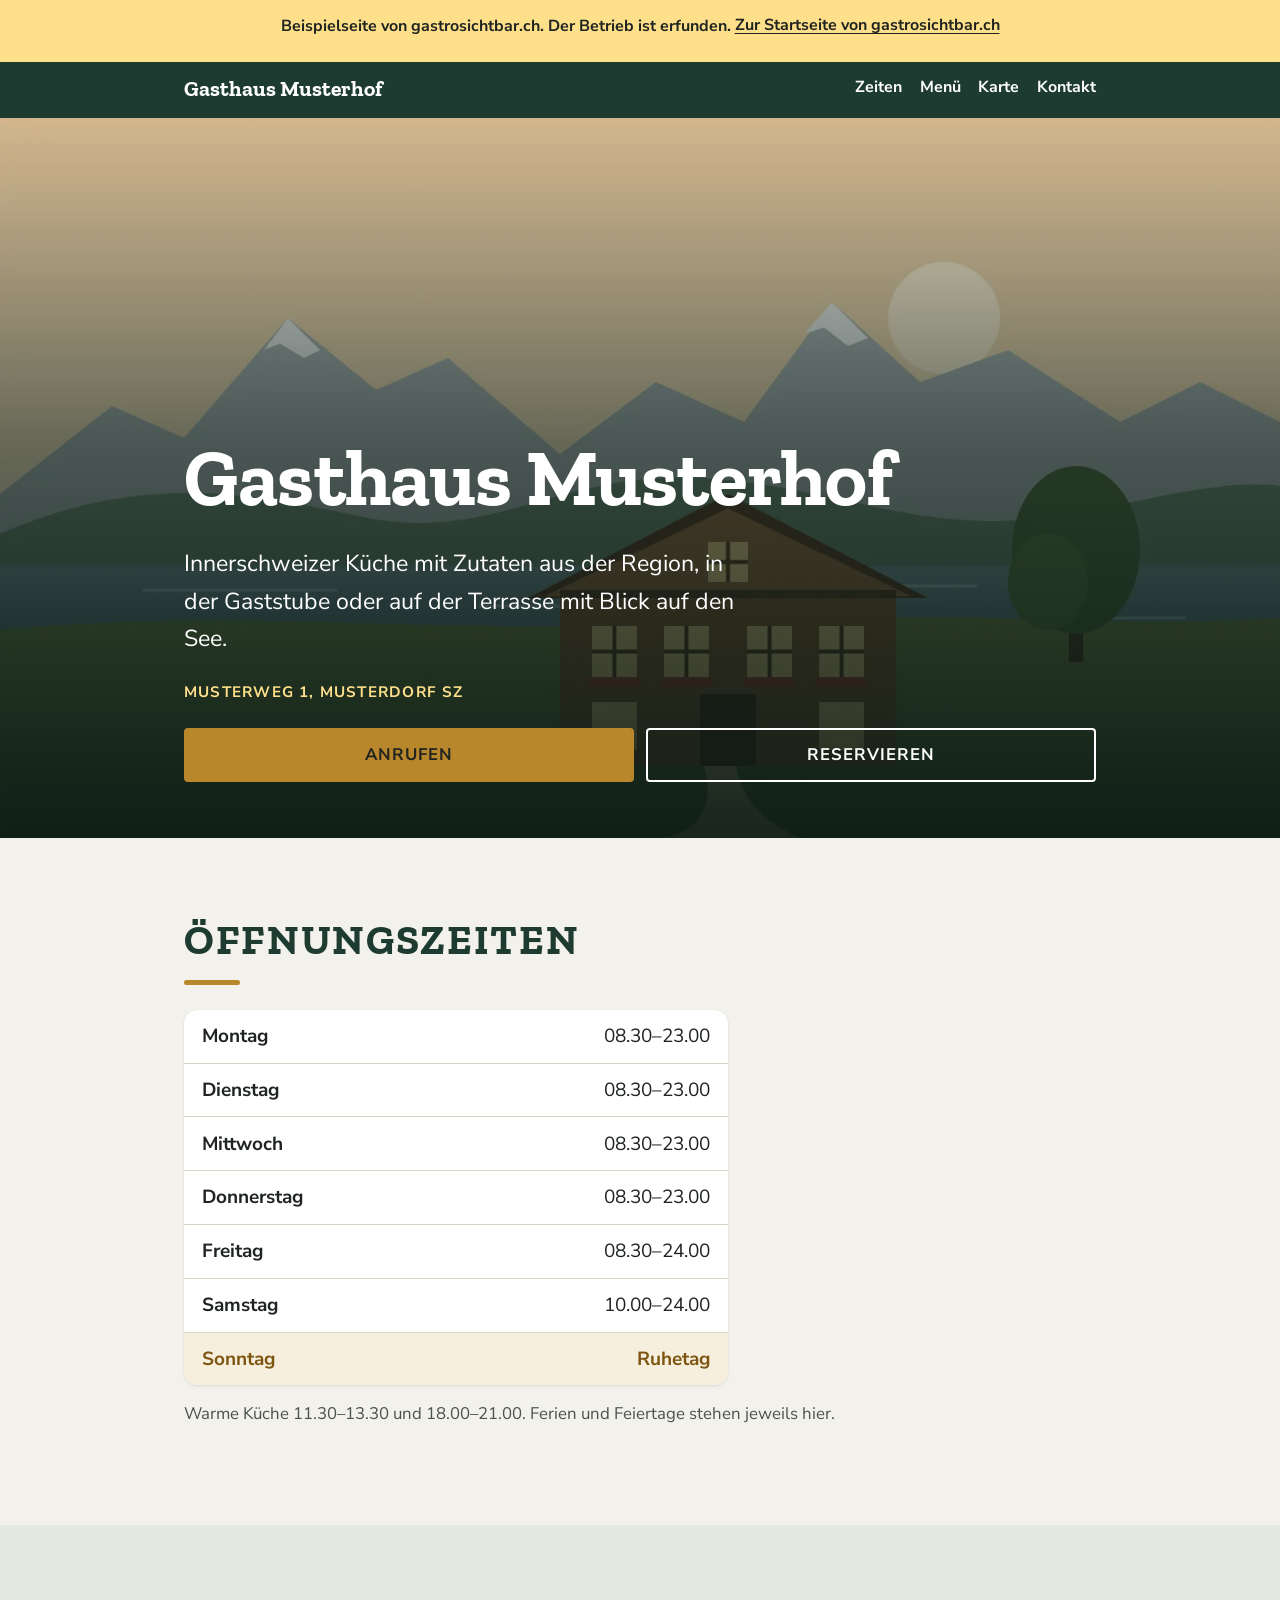
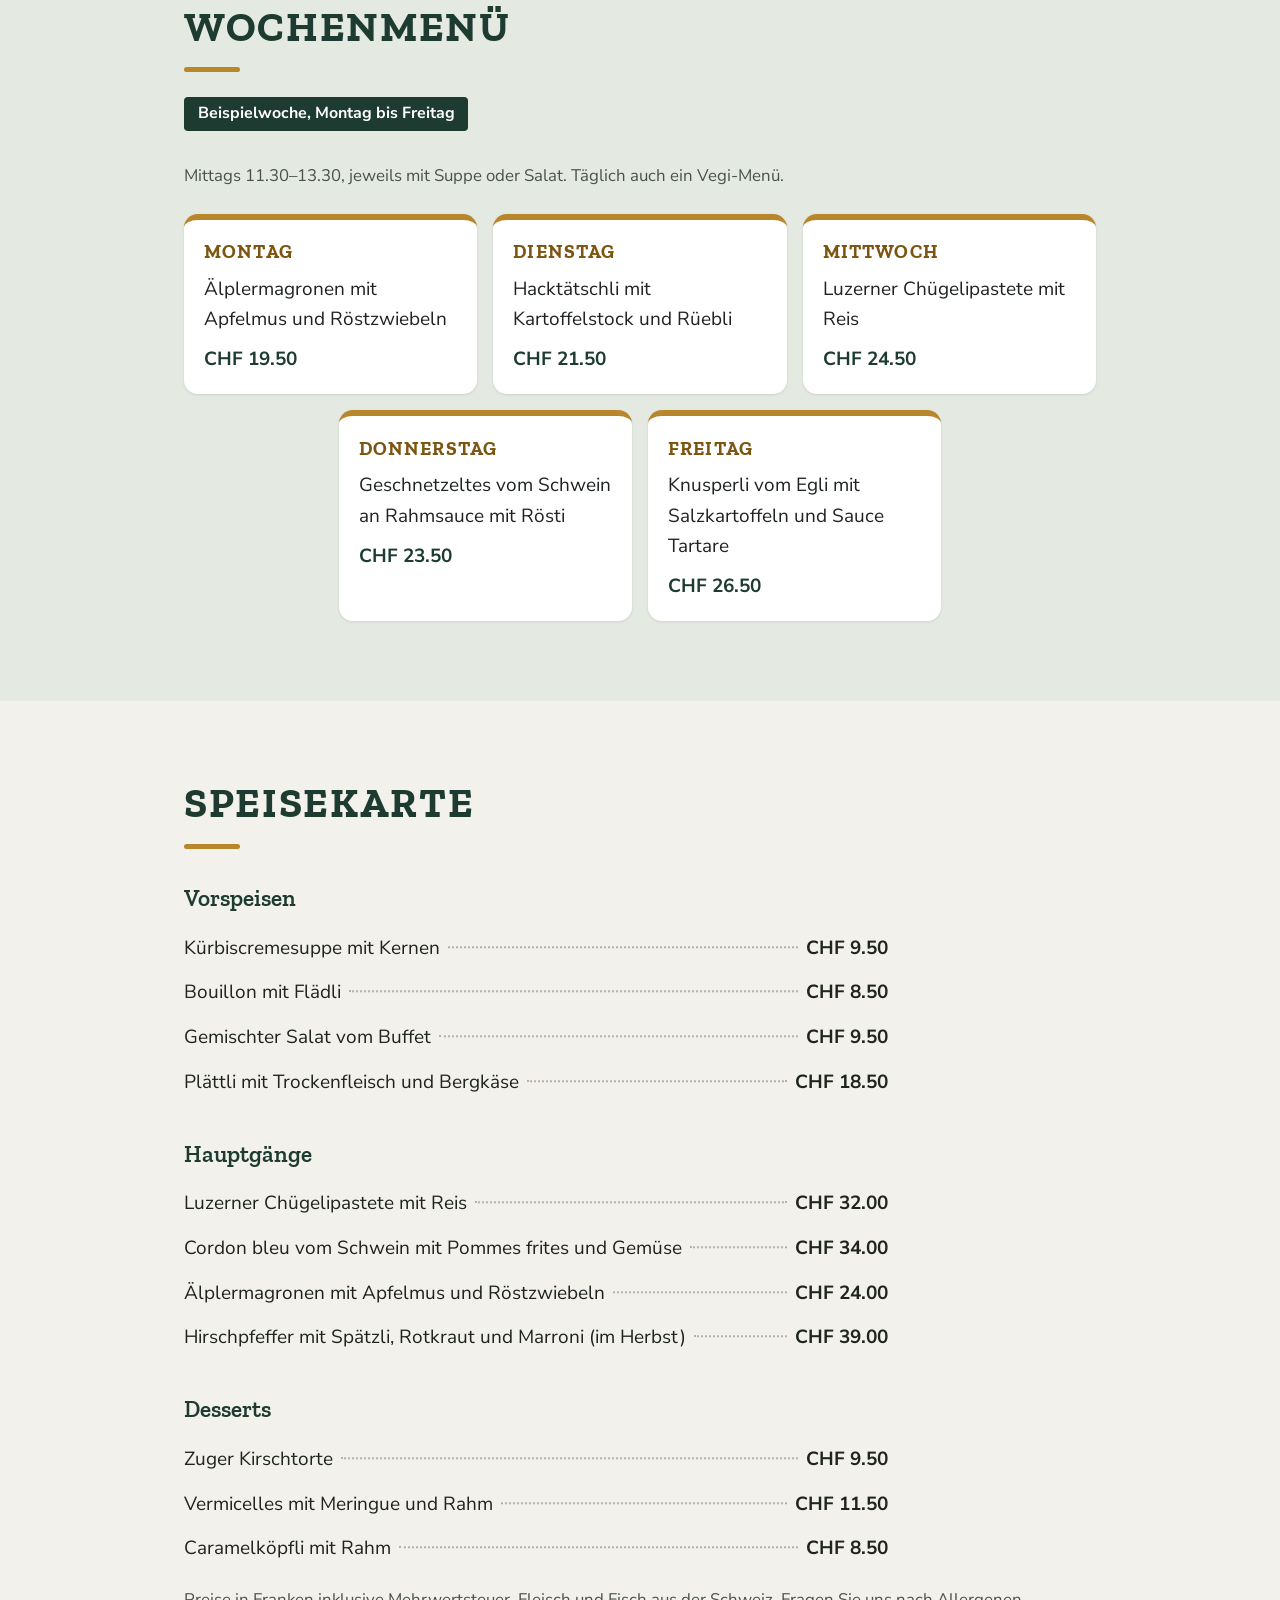
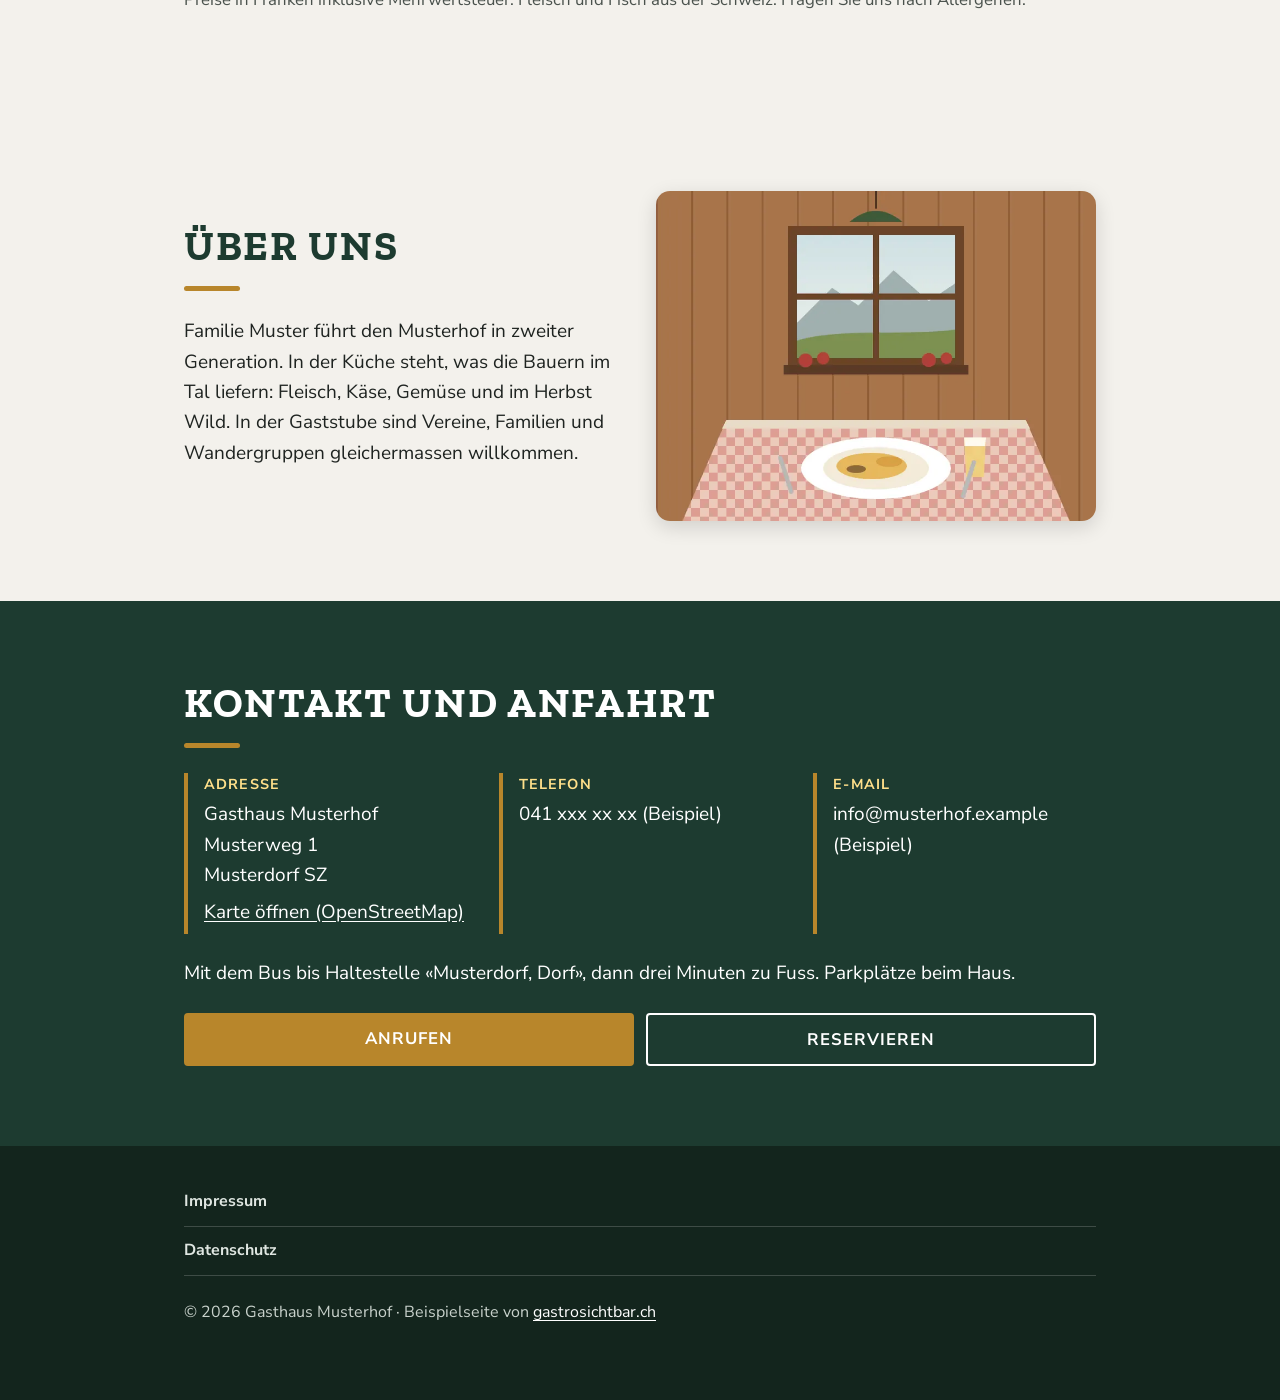
==== commit 5486fbc2: "Kopf: E-Mail statt zweiter Telefonnummer; Musterseite: Reservations-Popup (Demo), Do/Fr zentriert" ====
--- a/beispiel/index.html
+++ b/beispiel/index.html
@@ -10,7 +10,7 @@
   <link rel="icon" href="favicon.svg" type="image/svg+xml">
   <link rel="preload" href="fonts/zilla-slab-latin-700-normal.woff2" as="font" type="font/woff2" crossorigin>
   <link rel="preload" href="fonts/nunito-sans-latin-400-normal.woff2" as="font" type="font/woff2" crossorigin>
-  <link rel="stylesheet" href="style.css?v=20260928b">
+  <link rel="stylesheet" href="style.css?v=20260928c">
 </head>
 <body>
   <!-- Hinweis Beispielseite: bei einer Kundenseite ganz entfernen -->
@@ -46,7 +46,7 @@
         <p class="start-ort">Musterweg 1, Musterdorf SZ</p>
         <div class="knoepfe">
           <a class="knopf knopf-voll" href="#hinweis">Anrufen</a>
-          <a class="knopf" href="../#kontakt">Reservieren</a>
+          <button class="knopf" type="button" popovertarget="reservation">Reservieren</button>
         </div>
       </div>
     </section>
@@ -167,11 +167,58 @@
         <p>Mit dem Bus bis Haltestelle «Musterdorf, Dorf», dann drei Minuten zu Fuss. Parkplätze beim Haus.</p>
         <div class="knoepfe">
           <a class="knopf knopf-voll" href="#hinweis">Anrufen</a>
-          <a class="knopf" href="../#kontakt">Reservieren</a>
+          <button class="knopf" type="button" popovertarget="reservation">Reservieren</button>
         </div>
       </div>
     </section>
   </main>
+
+
+  <!-- Reservation: Popup ohne JavaScript (popover). In der Musterseite wird nichts gesendet:
+       Die Felder haben kein name-Attribut, darum verlassen keine Daten den Browser.
+       Bei einer Kundenseite name-Attribute setzen und action auf das Reservations-Skript richten. -->
+  <div id="reservation" class="reservation" popover aria-labelledby="reservation-titel">
+    <div class="reservation-kopf">
+      <h2 id="reservation-titel">Tisch reservieren</h2>
+      <button class="schliessen" type="button" popovertarget="reservation" popovertargetaction="hide" aria-label="Fenster schliessen">×</button>
+    </div>
+    <p class="reservation-info">Wir bestätigen Ihre Reservation telefonisch oder per SMS. Felder mit * bitte ausfüllen.</p>
+    <form class="formular" action="#reservation-danke" method="get">
+      <p class="feld">
+        <label for="r-name">Name *</label>
+        <input id="r-name" type="text" autocomplete="name" required>
+      </p>
+      <div class="feld-reihe">
+        <p class="feld">
+          <label for="r-personen">Personen *</label>
+          <input id="r-personen" type="number" inputmode="numeric" min="1" max="40" required>
+        </p>
+        <p class="feld">
+          <label for="r-tel">Telefon *</label>
+          <input id="r-tel" type="tel" autocomplete="tel" required>
+        </p>
+      </div>
+      <div class="feld-reihe">
+        <p class="feld">
+          <label for="r-datum">Datum *</label>
+          <input id="r-datum" type="date" required>
+        </p>
+        <p class="feld">
+          <label for="r-zeit">Uhrzeit *</label>
+          <input id="r-zeit" type="time" min="11:30" max="21:00" step="900" required>
+        </p>
+      </div>
+      <p class="feld">
+        <label for="r-spezielles">Spezielles</label>
+        <textarea id="r-spezielles" rows="3" placeholder="z. B. Allergien, vegetarisch oder vegan, Kinderstuhl, Rollstuhl, Geburtstag"></textarea>
+      </p>
+      <button class="knopf knopf-voll" type="submit">Reservation senden</button>
+      <p class="reservation-fuss">Beispielseite: Diese Anfrage wird nicht gesendet.</p>
+    </form>
+  </div>
+
+  <!-- Nur Musterseite: Anzeige nach dem Absenden -->
+  <p id="reservation-danke" class="danke">Beispiel: So sieht der Gast die Bestätigung. «Danke, Ihre Anfrage ist bei uns. Wir melden uns so rasch wie möglich.» Gesendet wurde nichts.</p>
 
   <!-- Fuss mit Impressum und Datenschutz -->
   <footer class="fuss">
--- a/beispiel/style.css
+++ b/beispiel/style.css
@@ -129,7 +129,12 @@
 .hinweis:target { outline: 4px solid var(--tanne); outline-offset: -4px; }
 
 /* Kopf: dunkles Band, bleibt oben stehen */
-.kopf { background: var(--tanne); color: #fff; position: sticky; top: 0; z-index: 10; }
+.kopf { background: var(--tanne); color: #fff; }
+/* Ab Tablet bleibt der Kopf oben stehen; auf dem Handy nicht, er wäre zu hoch */
+@media (min-width: 44rem) {
+  .kopf { position: sticky; top: 0; z-index: 10; }
+  html section[id] { scroll-margin-top: 4rem; }
+}
 .kopf-innen {
   display: flex;
   flex-wrap: wrap;
@@ -223,7 +228,7 @@
 
 /* Abschnitte */
 .block { padding-top: clamp(3rem, 8vw, 5rem); padding-bottom: clamp(3rem, 8vw, 5rem); }
-section[id] { scroll-margin-top: 4rem; }
+section[id] { scroll-margin-top: 0; }
 .block-farbig { background: #e4e9e2; }
 .notiz { color: var(--grau); font-size: 1.05rem; margin-top: 1rem; }
 
@@ -253,11 +258,17 @@
   border-radius: 4px;
   font-size: 1rem;
 }
+/* Handy: untereinander. Ab Tablet: 3 oben (Mo-Mi), Do und Fr zentriert darunter */
 .menue {
-  display: grid;
-  grid-template-columns: repeat(auto-fit, minmax(15rem, 1fr));
+  display: flex;
+  flex-wrap: wrap;
+  justify-content: center;
   gap: 1rem;
   margin: 1.5rem 0 0;
+}
+.menue div { flex: 1 1 100%; }
+@media (min-width: 44rem) {
+  .menue div { flex: 0 1 calc((100% - 2rem) / 3); }
 }
 .menue div {
   background: var(--karte);
@@ -336,3 +347,79 @@
 .fuss :focus-visible { outline-color: var(--hinweis); }
 .fuss-zeile { margin-top: 1.5rem; color: #c9d2cc; }
 .fuss-zeile a { display: inline-block; min-height: 44px; }
+
+/* Knöpfe als <button> */
+button.knopf { font-family: inherit; cursor: pointer; background: transparent; }
+button.knopf-voll { background: var(--ocker); }
+
+/* Reservation (Popup) */
+.reservation {
+  width: min(34rem, calc(100% - 1.5rem));
+  max-height: calc(100dvh - 1.5rem);
+  overflow: auto;
+  margin: auto;
+  padding: 1.25rem clamp(1.1rem, 4vw, 1.75rem) 1.5rem;
+  border: 0;
+  border-top: 6px solid var(--ocker);
+  border-radius: var(--radius);
+  background: var(--stein);
+  color: var(--text);
+  box-shadow: 0 20px 60px rgb(0 0 0 / 0.35);
+}
+.reservation::backdrop { background: rgb(10 25 20 / 0.6); }
+.reservation-kopf { display: flex; justify-content: space-between; align-items: flex-start; gap: 1rem; }
+.reservation h2 { font-size: 1.7rem; margin-bottom: 0.4em; }
+.schliessen {
+  flex: none;
+  width: 48px;
+  height: 48px;
+  border: 2px solid var(--tanne);
+  border-radius: 50%;
+  background: transparent;
+  color: var(--tanne);
+  font-size: 1.6rem;
+  line-height: 1;
+  cursor: pointer;
+}
+.schliessen:hover { background: var(--tanne); color: #fff; }
+.reservation-info { color: var(--grau); font-size: 1rem; }
+.formular .feld { margin: 0 0 0.9rem; display: flex; flex-direction: column; gap: 0.25rem; flex: 1 1 10rem; min-width: 0; }
+.feld-reihe { display: flex; flex-wrap: wrap; gap: 0 1rem; }
+.formular label { font-weight: 700; font-size: 1rem; }
+.formular input, .formular textarea {
+  width: 100%;
+  min-height: 48px;
+  padding: 0.6rem 0.75rem;
+  border: 2px solid #9aa39d;
+  border-radius: 6px;
+  background: #fff;
+  color: var(--text);
+  font: inherit;
+  font-size: 1.1rem;
+}
+.formular textarea { resize: vertical; }
+.formular input:focus, .formular textarea:focus { border-color: var(--tanne); outline: 3px solid var(--ocker); outline-offset: 1px; }
+.formular ::placeholder { color: #69706b; opacity: 1; }
+/* Beispieltext verschwindet, sobald das Feld angeklickt wird */
+.formular textarea:focus::placeholder { color: transparent; }
+.formular .knopf { width: 100%; margin-top: 0.4rem; }
+.reservation-fuss { margin: 0.8rem 0 0; font-size: 0.95rem; color: var(--grau); text-align: center; }
+
+/* Nur Musterseite: Bestätigung nach dem Absenden */
+.danke { display: none; }
+.danke:target {
+  display: block;
+  position: fixed;
+  left: 50%;
+  bottom: 1rem;
+  transform: translateX(-50%);
+  width: min(34rem, calc(100% - 1.5rem));
+  margin: 0;
+  padding: 1rem 1.25rem;
+  background: var(--tanne);
+  color: #fff;
+  border-left: 6px solid var(--ocker);
+  border-radius: 8px;
+  box-shadow: 0 10px 30px rgb(0 0 0 / 0.3);
+  z-index: 40;
+}
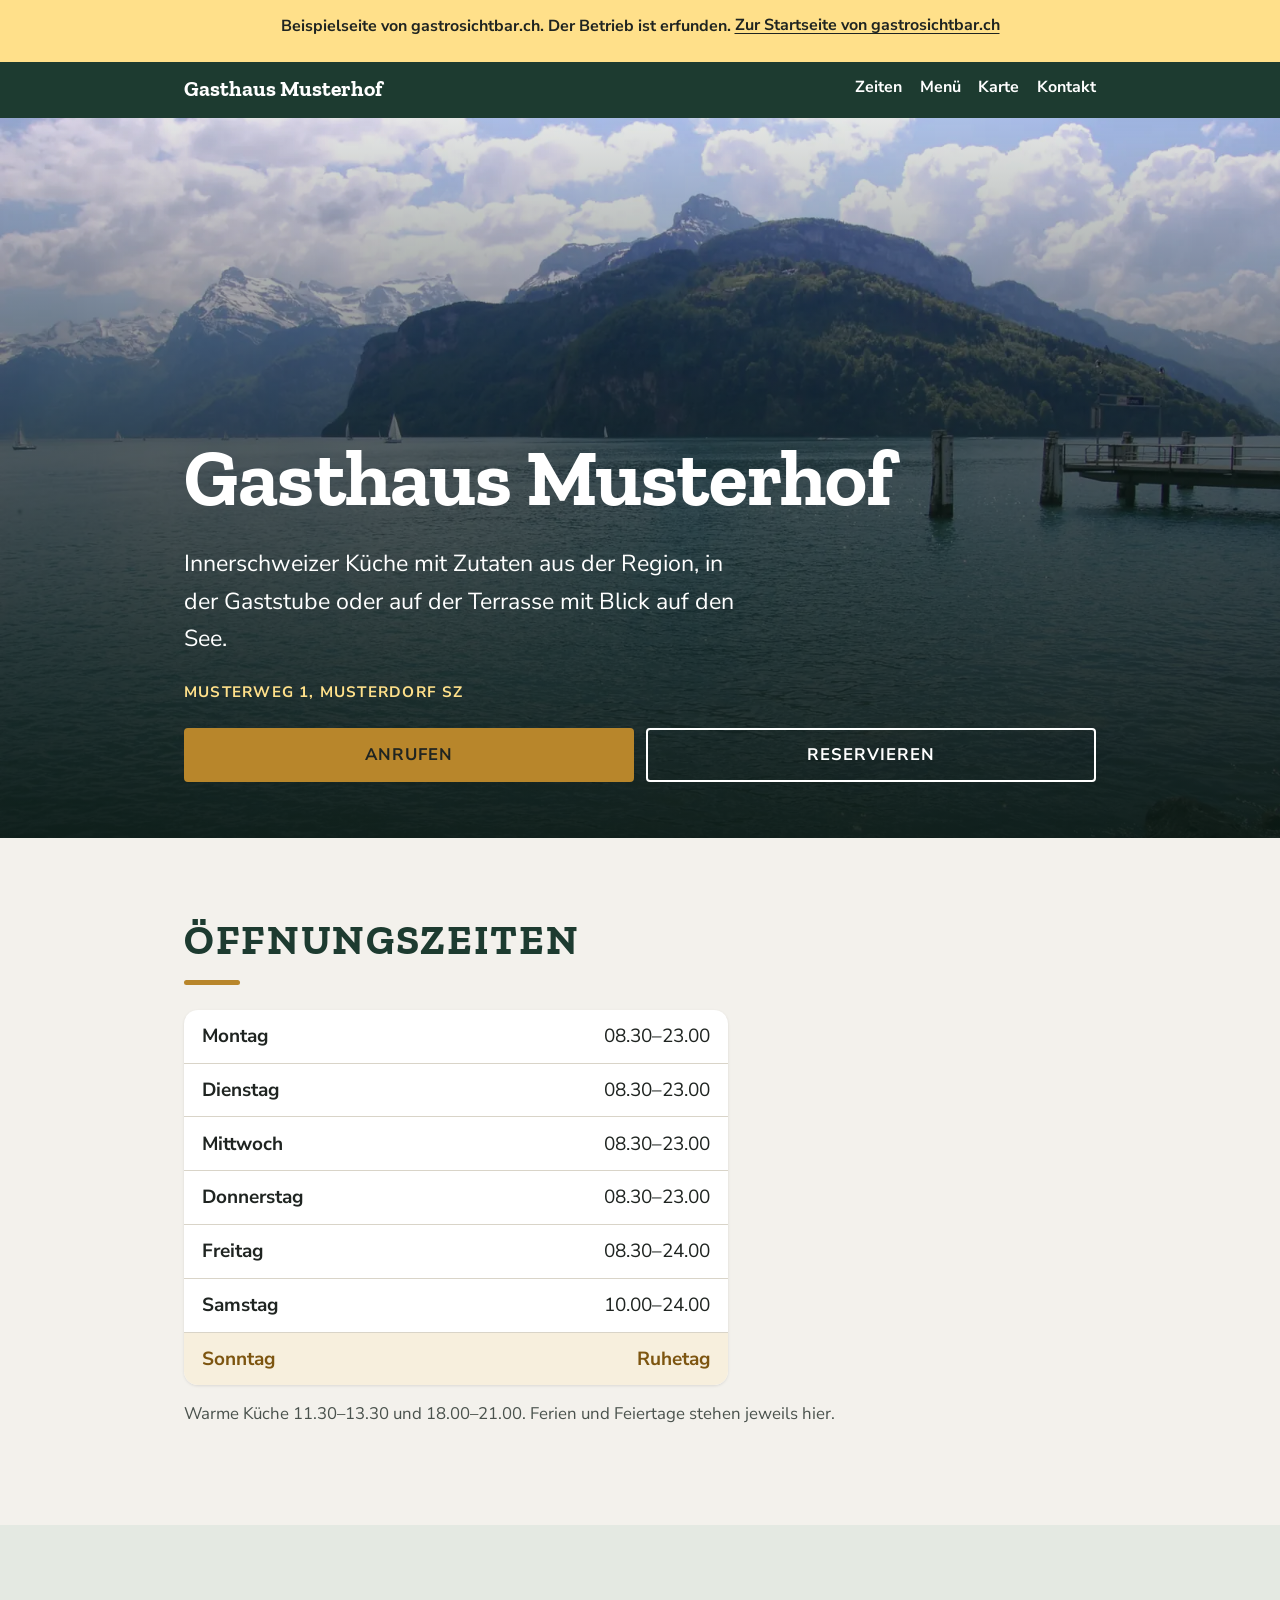
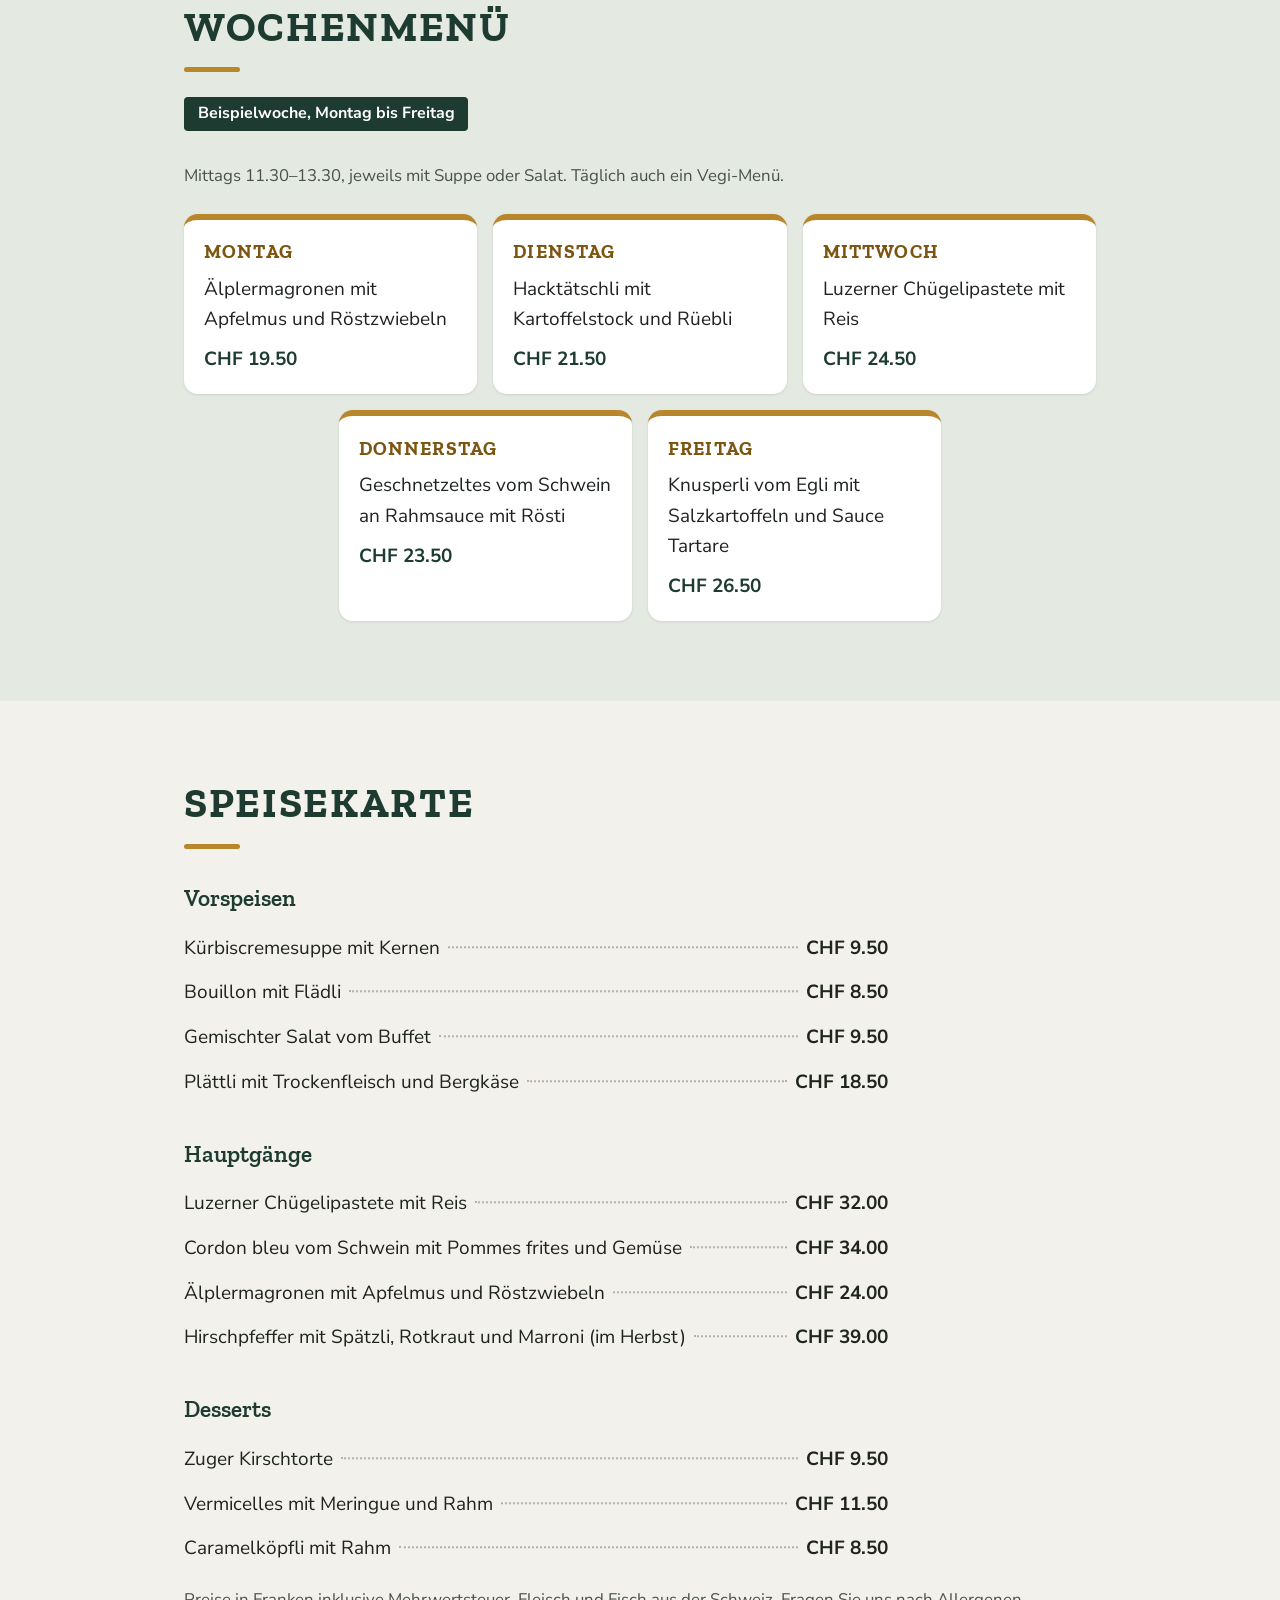
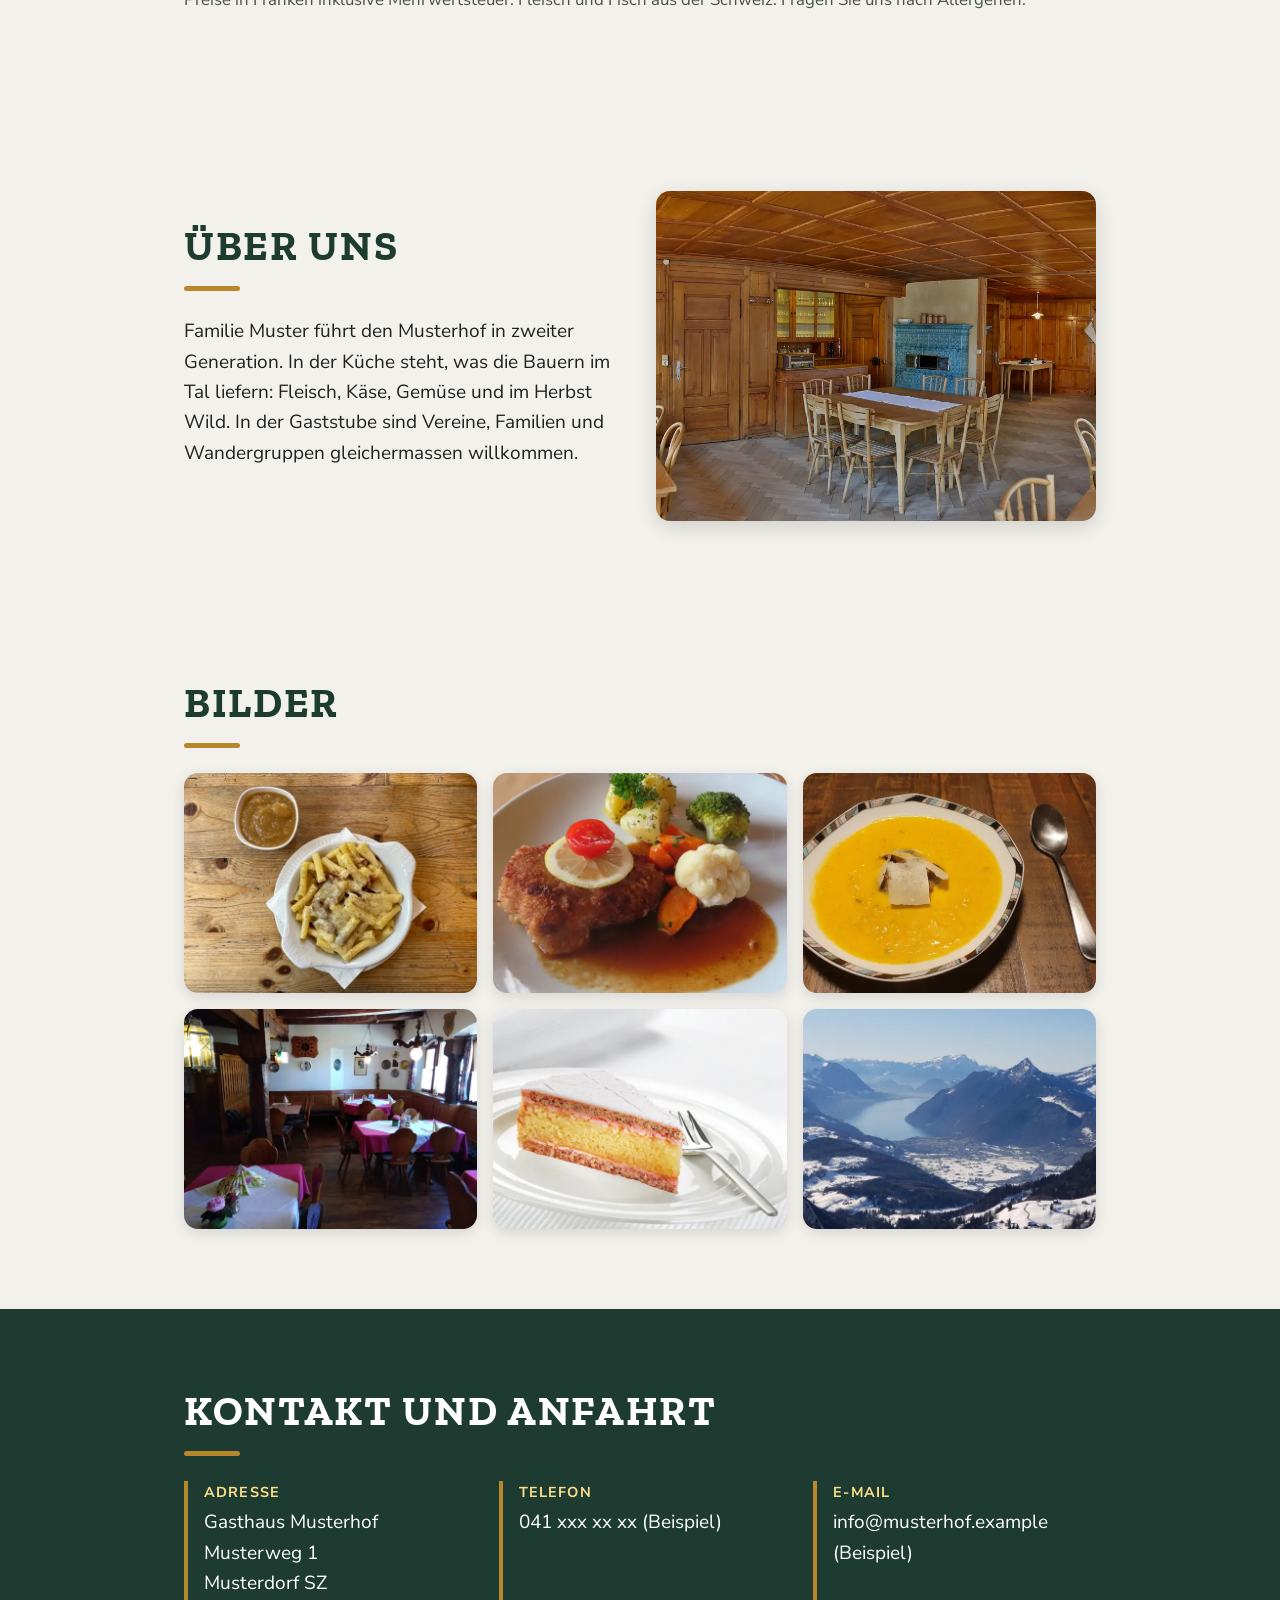
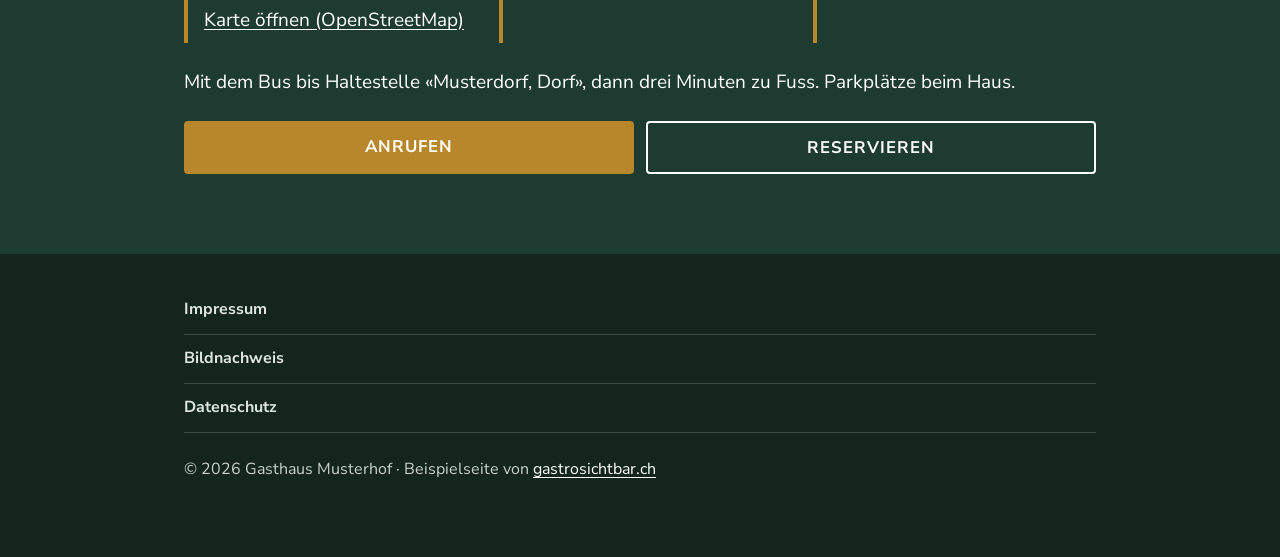
==== commit b3594ad7: "Musterseite: echte Fotos (Wikimedia Commons), Bildergalerie ohne JS, Bildnachweis; Angebot: Galerie " ====
--- a/beispiel/index.html
+++ b/beispiel/index.html
@@ -10,7 +10,7 @@
   <link rel="icon" href="favicon.svg" type="image/svg+xml">
   <link rel="preload" href="fonts/zilla-slab-latin-700-normal.woff2" as="font" type="font/woff2" crossorigin>
   <link rel="preload" href="fonts/nunito-sans-latin-400-normal.woff2" as="font" type="font/woff2" crossorigin>
-  <link rel="stylesheet" href="style.css?v=20260928c">
+  <link rel="stylesheet" href="style.css?v=20260930">
 </head>
 <body>
   <!-- Hinweis Beispielseite: bei einer Kundenseite ganz entfernen -->
@@ -37,8 +37,8 @@
     <!-- Startbild -->
     <section class="start" aria-labelledby="name">
       <picture>
-        <source type="image/webp" srcset="img/startbild-800.webp 800w, img/startbild-1600.webp 1600w" sizes="(min-width: 72rem) 72rem, 100vw">
-        <img class="start-bild" src="img/startbild-1600.jpg" srcset="img/startbild-800.jpg 800w, img/startbild-1600.jpg 1600w" sizes="(min-width: 72rem) 72rem, 100vw" width="1600" height="900" fetchpriority="high" alt="Illustration: ein Gasthaus mit Holzfassade an einem See, dahinter Berge">
+        <source type="image/webp" srcset="img/startbild-800.webp?v=20260930 800w, img/startbild-1600.webp?v=20260930 1600w" sizes="(min-width: 72rem) 72rem, 100vw">
+        <img class="start-bild" src="img/startbild-1600.jpg?v=20260930" srcset="img/startbild-800.jpg?v=20260930 800w, img/startbild-1600.jpg?v=20260930 1600w" sizes="(min-width: 72rem) 72rem, 100vw" width="1600" height="900" fetchpriority="high" alt="Blick vom Ufer auf den See, Schiffsteg und Berge">
       </picture>
       <div class="rahmen start-text">
         <h1 id="name">Gasthaus Musterhof</h1>
@@ -138,10 +138,53 @@
           <p>Familie Muster führt den Musterhof in zweiter Generation. In der Küche steht, was die Bauern im Tal liefern: Fleisch, Käse, Gemüse und im Herbst Wild. In der Gaststube sind Vereine, Familien und Wandergruppen gleichermassen willkommen.</p>
         </div>
         <picture>
-          <source type="image/webp" srcset="img/stube-800.webp">
-          <img class="ueber-bild" src="img/stube-800.jpg" width="800" height="600" loading="lazy" decoding="async" alt="Illustration: gedeckter Tisch in einer holzgetäferten Gaststube, im Fenster Berge">
+          <source type="image/webp" srcset="img/stube-800.webp?v=20260930">
+          <img class="ueber-bild" src="img/stube-800.jpg?v=20260930" width="800" height="600" loading="lazy" decoding="async" alt="Holzgetäferte Gaststube mit langen Tischen und Kachelofen">
         </picture>
       </div>
+    </section>
+
+    <!-- Bildergalerie: ohne JavaScript. Kleines Bild antippen öffnet das grosse Bild als Popup (popover). -->
+    <section id="bilder" class="rahmen block" aria-labelledby="bilder-titel">
+      <h2 id="bilder-titel">Bilder</h2>
+      <ul class="galerie">
+        <li><button class="galerie-knopf" type="button" popovertarget="bild-1" aria-label="Bild gross anzeigen: Älplermagronen mit Apfelmus auf einem Holztisch">
+          <picture>
+            <source type="image/webp" srcset="img/galerie-magronen-600.webp">
+            <img src="img/galerie-magronen-600.jpg" width="600" height="450" loading="lazy" decoding="async" alt="Älplermagronen mit Apfelmus auf einem Holztisch">
+          </picture>
+        </button></li>
+        <li><button class="galerie-knopf" type="button" popovertarget="bild-2" aria-label="Bild gross anzeigen: Paniertes Cordon bleu mit Sauce, Kartoffeln und Gemüse">
+          <picture>
+            <source type="image/webp" srcset="img/galerie-cordonbleu-600.webp">
+            <img src="img/galerie-cordonbleu-600.jpg" width="600" height="450" loading="lazy" decoding="async" alt="Paniertes Cordon bleu mit Sauce, Kartoffeln und Gemüse">
+          </picture>
+        </button></li>
+        <li><button class="galerie-knopf" type="button" popovertarget="bild-3" aria-label="Bild gross anzeigen: Kürbiscremesuppe im Suppenteller">
+          <picture>
+            <source type="image/webp" srcset="img/galerie-suppe-600.webp">
+            <img src="img/galerie-suppe-600.jpg" width="600" height="450" loading="lazy" decoding="async" alt="Kürbiscremesuppe im Suppenteller">
+          </picture>
+        </button></li>
+        <li><button class="galerie-knopf" type="button" popovertarget="bild-4" aria-label="Bild gross anzeigen: Gaststube mit Holztäfer und gedeckten Tischen">
+          <picture>
+            <source type="image/webp" srcset="img/galerie-stube-600.webp">
+            <img src="img/galerie-stube-600.jpg" width="600" height="450" loading="lazy" decoding="async" alt="Gaststube mit Holztäfer und gedeckten Tischen">
+          </picture>
+        </button></li>
+        <li><button class="galerie-knopf" type="button" popovertarget="bild-5" aria-label="Bild gross anzeigen: Ein Stück Zuger Kirschtorte">
+          <picture>
+            <source type="image/webp" srcset="img/galerie-kirschtorte-600.webp">
+            <img src="img/galerie-kirschtorte-600.jpg" width="600" height="450" loading="lazy" decoding="async" alt="Ein Stück Zuger Kirschtorte">
+          </picture>
+        </button></li>
+        <li><button class="galerie-knopf" type="button" popovertarget="bild-6" aria-label="Bild gross anzeigen: Blick über den Vierwaldstättersee und die Berge">
+          <picture>
+            <source type="image/webp" srcset="img/galerie-aussicht-600.webp">
+            <img src="img/galerie-aussicht-600.jpg" width="600" height="450" loading="lazy" decoding="async" alt="Blick über den Vierwaldstättersee und die Berge">
+          </picture>
+        </button></li>
+      </ul>
     </section>
 
     <!-- Kontakt und Anfahrt -->
@@ -182,7 +225,7 @@
       <h2 id="reservation-titel">Tisch reservieren</h2>
       <button class="schliessen" type="button" popovertarget="reservation" popovertargetaction="hide" aria-label="Fenster schliessen">×</button>
     </div>
-    <p class="reservation-info">Wir bestätigen Ihre Reservation telefonisch oder per SMS. Felder mit * bitte ausfüllen.</p>
+    <p class="reservation-info">Sie erhalten die Bestätigung Ihrer Reservation per E-Mail. Felder mit * bitte ausfüllen.</p>
     <form class="formular" action="#reservation-danke" method="get">
       <p class="feld">
         <label for="r-name">Name *</label>
@@ -198,6 +241,10 @@
           <input id="r-tel" type="tel" autocomplete="tel" required>
         </p>
       </div>
+      <p class="feld">
+        <label for="r-mail">E-Mail *</label>
+        <input id="r-mail" type="email" autocomplete="email" required>
+      </p>
       <div class="feld-reihe">
         <p class="feld">
           <label for="r-datum">Datum *</label>
@@ -217,8 +264,52 @@
     </form>
   </div>
 
+  <!-- Galerie: grosse Bilder -->
+  <div id="bild-1" class="bild-gross" popover>
+    <button class="schliessen" type="button" popovertarget="bild-1" popovertargetaction="hide" aria-label="Bild schliessen">×</button>
+    <picture>
+      <source type="image/webp" srcset="img/galerie-magronen-1400.webp">
+      <img src="img/galerie-magronen-1400.jpg" width="1400" height="1050" loading="lazy" decoding="async" alt="Älplermagronen mit Apfelmus auf einem Holztisch">
+    </picture>
+  </div>
+  <div id="bild-2" class="bild-gross" popover>
+    <button class="schliessen" type="button" popovertarget="bild-2" popovertargetaction="hide" aria-label="Bild schliessen">×</button>
+    <picture>
+      <source type="image/webp" srcset="img/galerie-cordonbleu-1400.webp">
+      <img src="img/galerie-cordonbleu-1400.jpg" width="1400" height="1050" loading="lazy" decoding="async" alt="Paniertes Cordon bleu mit Sauce, Kartoffeln und Gemüse">
+    </picture>
+  </div>
+  <div id="bild-3" class="bild-gross" popover>
+    <button class="schliessen" type="button" popovertarget="bild-3" popovertargetaction="hide" aria-label="Bild schliessen">×</button>
+    <picture>
+      <source type="image/webp" srcset="img/galerie-suppe-1400.webp">
+      <img src="img/galerie-suppe-1400.jpg" width="1400" height="1050" loading="lazy" decoding="async" alt="Kürbiscremesuppe im Suppenteller">
+    </picture>
+  </div>
+  <div id="bild-4" class="bild-gross" popover>
+    <button class="schliessen" type="button" popovertarget="bild-4" popovertargetaction="hide" aria-label="Bild schliessen">×</button>
+    <picture>
+      <source type="image/webp" srcset="img/galerie-stube-1400.webp">
+      <img src="img/galerie-stube-1400.jpg" width="1400" height="1050" loading="lazy" decoding="async" alt="Gaststube mit Holztäfer und gedeckten Tischen">
+    </picture>
+  </div>
+  <div id="bild-5" class="bild-gross" popover>
+    <button class="schliessen" type="button" popovertarget="bild-5" popovertargetaction="hide" aria-label="Bild schliessen">×</button>
+    <picture>
+      <source type="image/webp" srcset="img/galerie-kirschtorte-1400.webp">
+      <img src="img/galerie-kirschtorte-1400.jpg" width="1400" height="1050" loading="lazy" decoding="async" alt="Ein Stück Zuger Kirschtorte">
+    </picture>
+  </div>
+  <div id="bild-6" class="bild-gross" popover>
+    <button class="schliessen" type="button" popovertarget="bild-6" popovertargetaction="hide" aria-label="Bild schliessen">×</button>
+    <picture>
+      <source type="image/webp" srcset="img/galerie-aussicht-1400.webp">
+      <img src="img/galerie-aussicht-1400.jpg" width="1400" height="1050" loading="lazy" decoding="async" alt="Blick über den Vierwaldstättersee und die Berge">
+    </picture>
+  </div>
+
   <!-- Nur Musterseite: Anzeige nach dem Absenden -->
-  <p id="reservation-danke" class="danke">Beispiel: So sieht der Gast die Bestätigung. «Danke, Ihre Anfrage ist bei uns. Wir melden uns so rasch wie möglich.» Gesendet wurde nichts.</p>
+  <p id="reservation-danke" class="danke">Beispiel: So sieht der Gast die Bestätigung. «Danke, Ihre Anfrage ist bei uns. Sie erhalten die Bestätigung per E-Mail.» Gesendet wurde nichts.</p>
 
   <!-- Fuss mit Impressum und Datenschutz -->
   <footer class="fuss">
@@ -229,11 +320,15 @@
         <p>Einzelunternehmen. Verantwortlich für den Inhalt: Familie Muster.</p>
         <p>Umsetzung und Betrieb der Website: <a href="../">gastrosichtbar.ch</a>, Stefan Senn, Brunnen.</p>
       </details>
+      <details id="bildnachweis">
+        <summary>Bildnachweis</summary>
+        <p>Beispielfotos von Wikimedia Commons, zugeschnitten und verkleinert. Einzelnachweise mit Fotograf und Lizenz: <a href="BILDER.html">Bildnachweis</a>.</p>
+      </details>
       <details id="datenschutz">
         <summary>Datenschutz</summary>
         <p>Diese Website setzt keine Cookies, verwendet keine Analyse- oder Werbedienste und lädt keine Inhalte von fremden Servern. Beim Besuch werden keine Daten an Dritte übermittelt.</p>
         <p>Die Website liegt auf einem Server in der Schweiz. Der Server speichert technisch notwendige Angaben (IP-Adresse, Datum und Uhrzeit, aufgerufene Seite, Browser) in Protokolldateien. Diese dienen nur dem sicheren Betrieb.</p>
-        <p>Wenn Sie uns anrufen oder schreiben, verwenden wir Ihre Angaben nur, um Ihre Anfrage oder Reservation zu bearbeiten. Der Link zur Karte führt auf OpenStreetMap. Dort gilt deren Datenschutzerklärung.</p>
+        <p>Wenn Sie uns anrufen, schreiben oder online reservieren, verwenden wir Ihre Angaben nur, um Ihre Anfrage oder Reservation zu bearbeiten. Reservationsanfragen löschen wir kurz nach dem reservierten Datum. Der Link zur Karte führt auf OpenStreetMap. Dort gilt deren Datenschutzerklärung.</p>
         <p>Auskunft, Berichtigung oder Löschung Ihrer Daten: eine kurze Nachricht an uns genügt.</p>
       </details>
       <p class="fuss-zeile">© 2026 Gasthaus Musterhof · Beispielseite von <a href="../">gastrosichtbar.ch</a></p>
--- a/beispiel/style.css
+++ b/beispiel/style.css
@@ -423,3 +423,69 @@
   box-shadow: 0 10px 30px rgb(0 0 0 / 0.3);
   z-index: 40;
 }
+
+/* Bildergalerie: Raster, grosse Ansicht als popover (ohne JavaScript) */
+.galerie {
+  list-style: none;
+  margin: 1.5rem 0 0;
+  padding: 0;
+  display: grid;
+  grid-template-columns: repeat(2, 1fr);
+  gap: 0.75rem;
+}
+@media (min-width: 44rem) {
+  .galerie { grid-template-columns: repeat(3, 1fr); gap: 1rem; }
+}
+.galerie-knopf {
+  display: block;
+  width: 100%;
+  padding: 0;
+  border: 0;
+  background: none;
+  cursor: zoom-in;
+  border-radius: var(--radius);
+  overflow: hidden;
+  box-shadow: 0 4px 14px rgb(0 0 0 / 0.12);
+}
+.galerie-knopf img {
+  display: block;
+  width: 100%;
+  height: auto;
+  aspect-ratio: 4 / 3;
+  object-fit: cover;
+  transition: transform 0.3s ease;
+}
+.galerie-knopf:hover img { transform: scale(1.04); }
+.galerie-knopf:focus-visible { outline: 3px solid var(--ocker); outline-offset: 3px; }
+.bild-gross {
+  width: min(70rem, calc(100% - 1.5rem));
+  max-height: calc(100dvh - 1.5rem);
+  margin: auto;
+  padding: 0;
+  border: 0;
+  border-radius: var(--radius);
+  background: #000;
+  overflow: hidden;
+  box-shadow: 0 20px 60px rgb(0 0 0 / 0.5);
+}
+.bild-gross::backdrop { background: rgb(10 25 20 / 0.85); }
+.bild-gross img {
+  display: block;
+  width: 100%;
+  height: auto;
+  max-height: calc(100dvh - 1.5rem);
+  object-fit: contain;
+}
+.bild-gross .schliessen {
+  position: absolute;
+  top: 0.6rem;
+  right: 0.6rem;
+  z-index: 1;
+  background: rgb(255 255 255 / 0.92);
+  border-color: #fff;
+}
+.bild-gross .schliessen:hover { background: var(--tanne); color: #fff; }
+
+/* Bildnachweis-Seite */
+.nachweis { padding-left: 1.2rem; }
+.nachweis li { margin: 0.6rem 0; }
